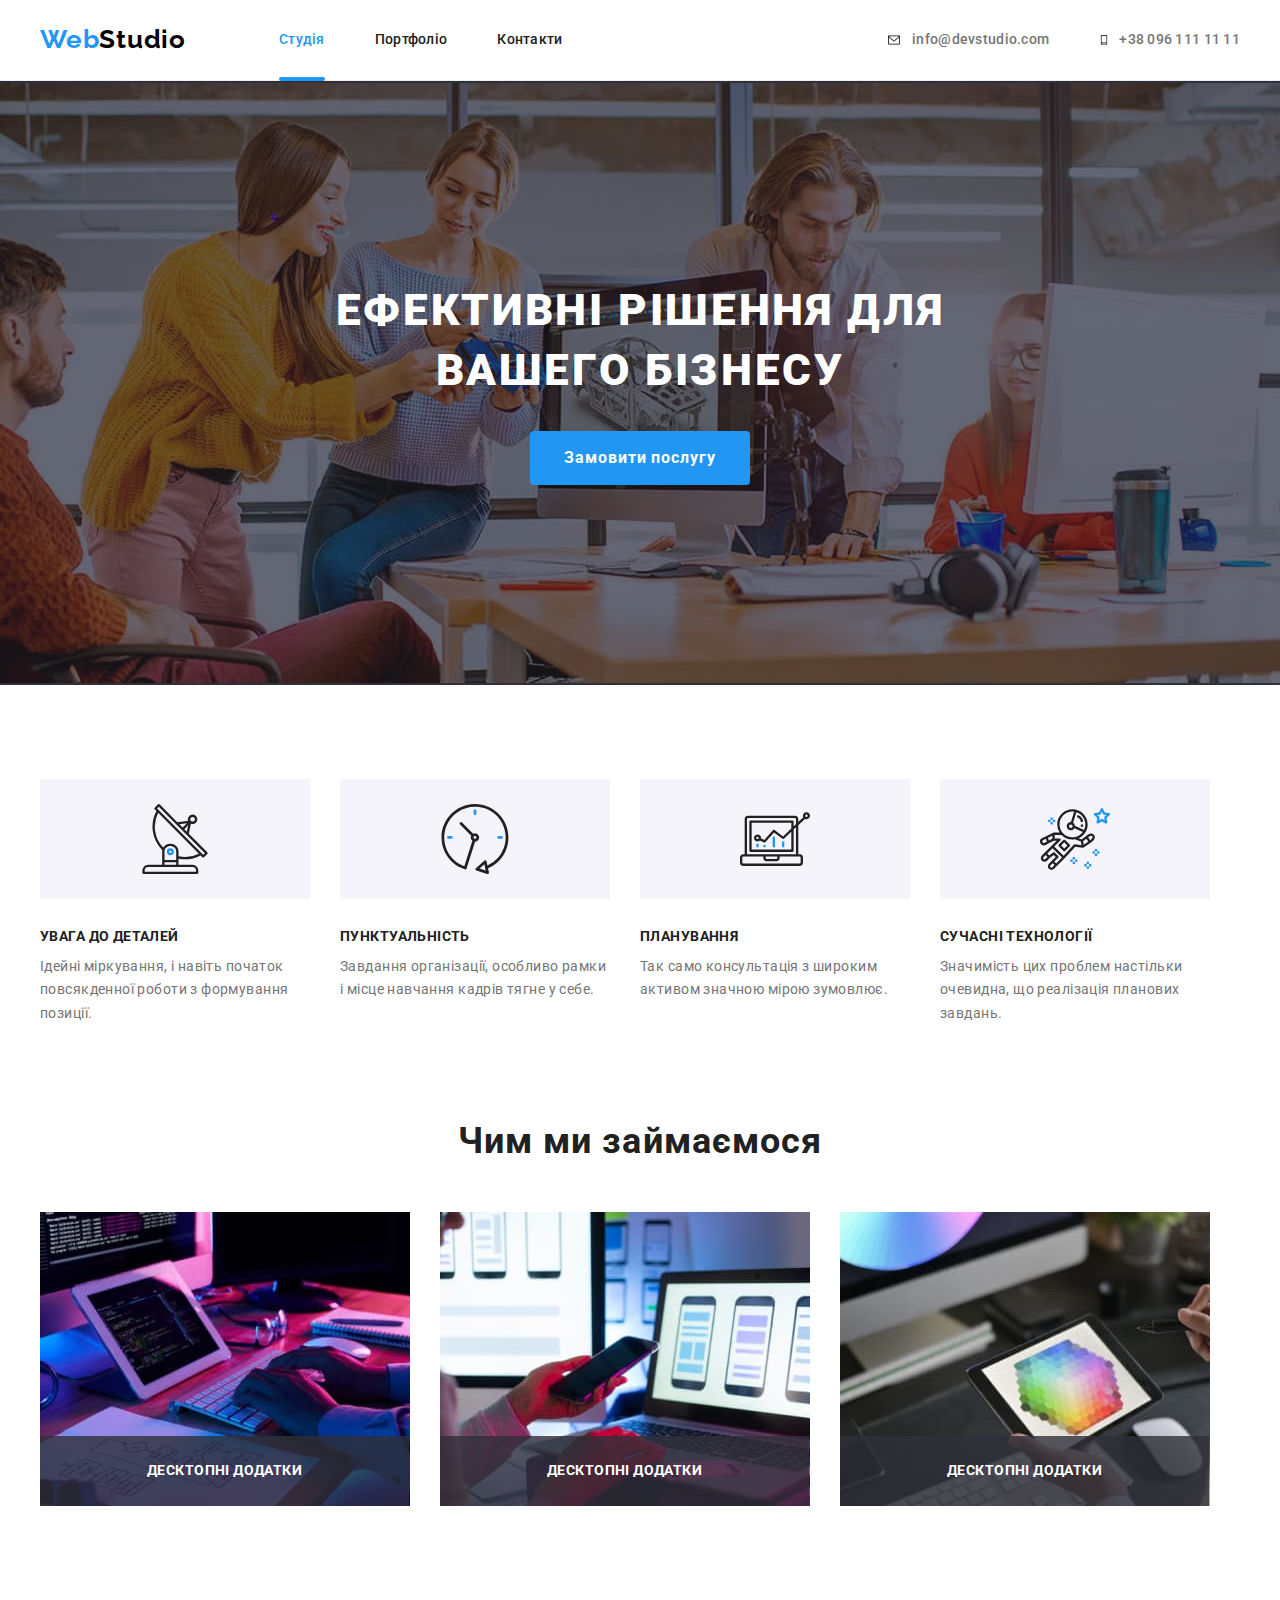
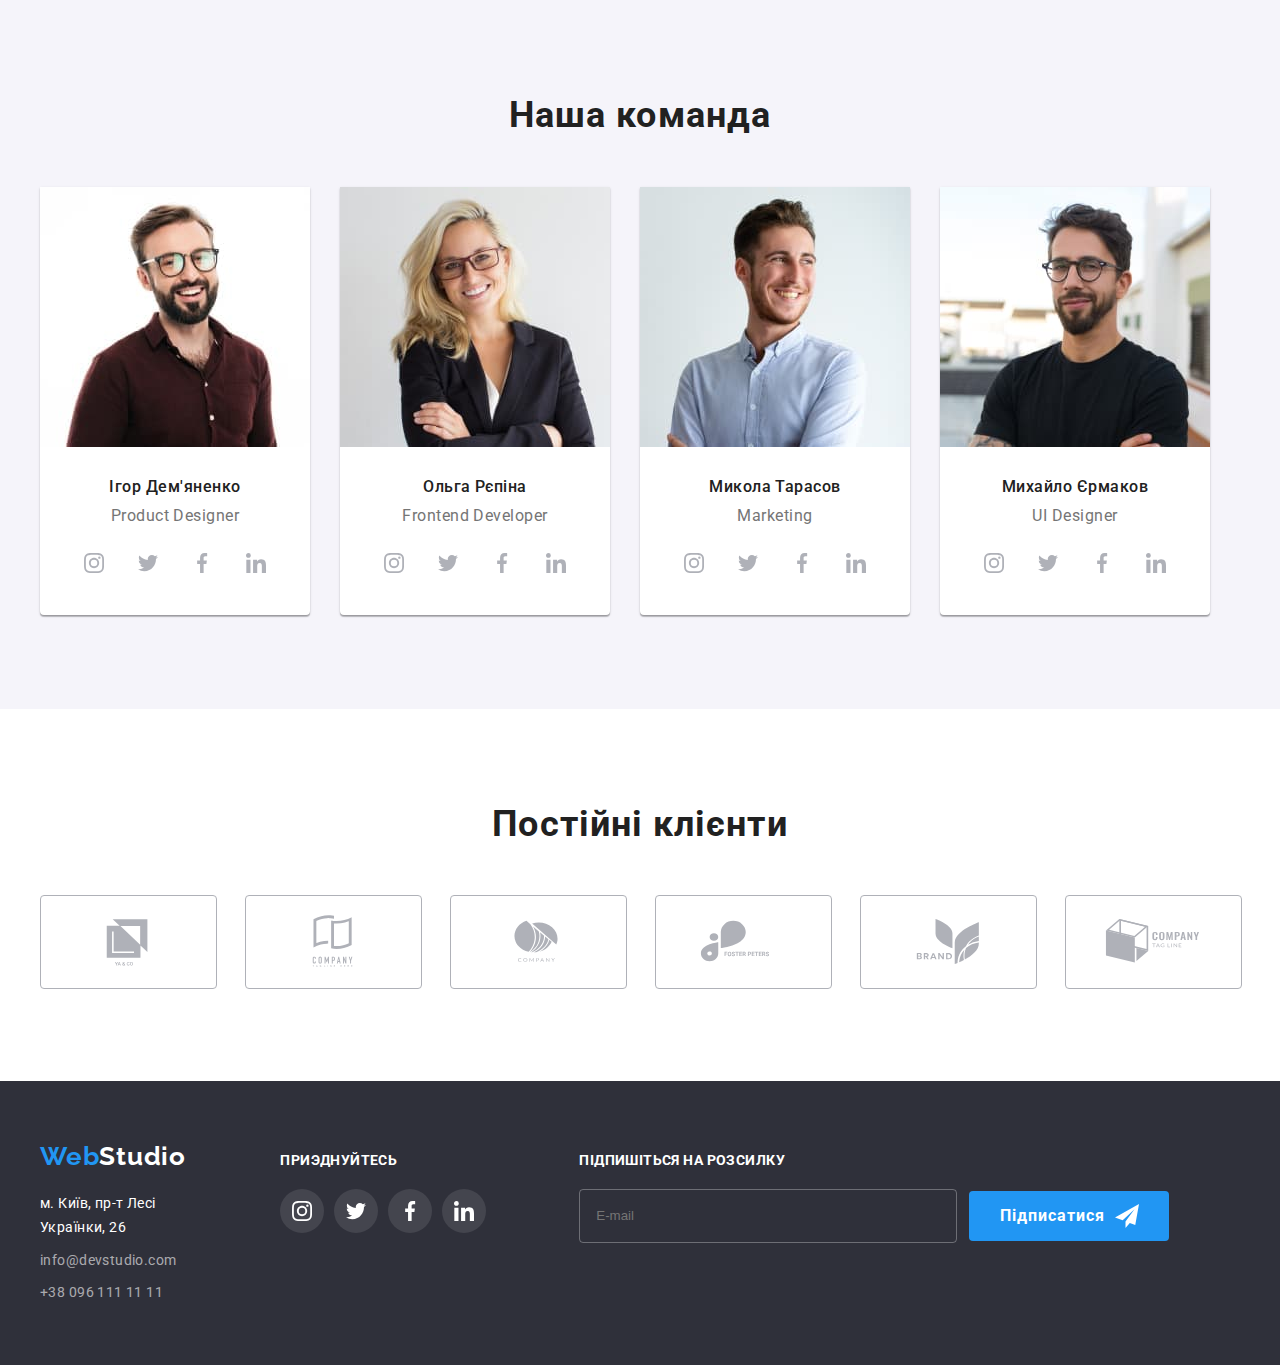
==== index.html @ 5735367e "Начало 7" ====
<!DOCTYPE html>
<html lang="uk">

<head>
  <meta charset="UTF-8" />
  <meta http-equiv="X-UA-Compatible" content="IE=edge" />
  <meta name="viewport" content="width=device-width, initial-scale=1.0" />
  <title>WebStudio</title>
  <link rel="preconnect" href="https://fonts.googleapis.com" />
  <link rel="preconnect" href="https://fonts.gstatic.com" crossorigin />
  <link href="https://fonts.googleapis.com/css2?family=Raleway:wght@700&family=Roboto:wght@400;500;700;900&display=swap"
    rel="stylesheet" />
  <link rel="stylesheet" href="https://cdnjs.cloudflare.com/ajax/libs/animate.css/4.1.1/animate.min.css" />
  <link href="https://unpkg.com/aos@2.3.1/dist/aos.css" rel="stylesheet" />
  <link rel="stylesheet" href="./styles.css" />
</head>

<body>
  <!-- Header -->
  <header class="header">
    <div class="container header-container">
      <nav class="header-navigation">
        <a href="./index.html" class="header-logo link">
          <span class="first-part-hlogo">Web</span><span class="second-part-hlogo">Studio</span></a>
        <ul class="nav-list">
          <li class="item"><a class="nav-link current link" href="./index.html">Студія</a></li>
          <li class="item"><a class="nav-link link" href="./portfolio.html">Портфоліо</a></li>
          <li class="item"><a class="nav-link link" href="#">Контакти</a></li>
        </ul>
      </nav>
      <ul class="contact-soc-list">
        <li class="contact-soc-item">
          <a class="contact-soc-link link" href="mailto:info@devstudio.com"><svg
              class="contact-soc-icon contact-soc-icon-one" width="16" height="12">
              <use href="./img/icons.svg#icon-envelope-hover"></use>
            </svg><span class="contact-soc-text">info@devstudio.com</span></a>
        </li>
        <li class="contact-soc-item">
          <a class="contact-soc-link link" href="tel:+380961111111"><svg class="contact-soc-icon contact-soc-icon-two"
              width="10" height="16">
              <use href="./img/icons.svg#icon-smartphone"></use>
            </svg><span class="contact-soc-text"> +38 096 111 11 11</span></a>
        </li>
      </ul>
    </div>
  </header>
  <!-- Main -->
  <main>
    <!-- Hero -->
    <section class="section hero-section">
      <div class="container hero-container">
        <h1 class="hero-title">Ефективні рішення для вашего бізнесу</h1>
        <button class="button-index" data-modal-open type="button">Замовити послугу</button>
      </div>
    </section>
    <!-- Our advantages -->
    <section class="section section-advant">
      <div class="container container-advant">
        <h2 class="visually-hidden">Наші переваги</h2>
        <ul class="advant-soc-list list">
          <li class="advant-soc-item">
            <a href="" class="advant-soc-link link">
              <svg class="advand-soc-icon" width="70px" height="70">
                <use href="./img/icons.svg#icon-antenna"></use>
              </svg>
            </a>
          </li>
          <li class="advant-soc-item">
            <a href="" class="advant-soc-link link">
              <svg class="advand-soc-icon" width="70px" height="70">
                <use href="./img/icons.svg#icon-clock"></use>
              </svg>
            </a>
          </li>
          <li class="advant-soc-item">
            <a href="" class="advant-soc-link link">
              <svg class="advand-soc-icon" width="70px" height="70">
                <use href="./img/icons.svg#icon-diagram"></use>
              </svg>
            </a>
          </li>
          <li class="advant-soc-item">
            <a href="" class="advant-soc-link link">
              <svg class="advand-soc-icon" width="70px" height="70">
                <use href="./img/icons.svg#icon-astronaut"></use>
              </svg>
            </a>
          </li>
        </ul>
        <ul class="advant-list">
          <li>
            <h3 class="advant-title">Увага до деталей</h3>
            <p class="advant-text">
              Ідейні міркування, і навіть початок повсякденної роботи з формування позиції.
            </p>
          </li>
          <li>
            <h3 class="advant-title">Пунктуальність</h3>
            <p class="advant-text">
              Завдання організації, особливо рамки і місце навчання кадрів тягне у себе.
            </p>
          </li>
          <li>
            <h3 class="advant-title">Планування</h3>
            <p class="advant-text">
              Так само консультація з широким активом значною мірою зумовлює.
            </p>
          </li>
          <li>
            <h3 class="advant-title">Сучасні технології</h3>
            <p class="advant-text">
              Значимість цих проблем настільки очевидна, що реалізація планових завдань.
            </p>
          </li>
        </ul>
      </div>
    </section>
    <!-- What are we doing -->
    <section class="section">
      <div class="container">
        <h2 class="section-title">Чим ми займаємося</h2>
        <ul class="wawd-list">
          <li>
            <div class="wawd-botton-wrap">
              <img src="img/studio/wawd/wawd-1.jpg" width="370" height="294" alt="Людина працює за компьютером" />
              <p class="wawd-bottom-text">Десктопні додатки</p>
            </div>
          </li>
          <li>
            <div class="wawd-botton-wrap">
              <img src="img/studio/wawd/wawd-2.jpg" width="370" height="294" alt="Людина працює за компьютером" />
              <p class="wawd-bottom-text">Десктопні додатки</p>
            </div>
          </li>
          <li>
            <div class="wawd-botton-wrap">
              <img src="img/studio/wawd/wawd-3.jpg" width="370" height="294" alt="Людина працює за планшетом" />
              <p class="wawd-bottom-text">Десктопні додатки</p>
            </div>
          </li>
        </ul>
      </div>
    </section>
    <!-- Our team -->
    <section class="section our-team-section">
      <div class="container">
        <h2 class="section-title">Наша команда</h2>
        <ul class="team-list">
          <li class="team-item">
            <img src="img/studio/our-team/teammate-1.jpg" alt="Фото Ігоря Дем'янченко" width="270" height="260" />
            <h3 class="team-title">Ігор Дем'яненко</h3>
            <p class="team-text" lang="en">Product Designer</p>
            <ul class="team-soc-list list">
              <li class="team-soc-item">
                <a href="" class="team-soc-link link">
                  <svg class="team-soc-icon" width="20" height="20">
                    <use href="./img/icons.svg#icon-instagram"></use>
                  </svg>
                </a>
              </li>
              <li class="team-soc-item">
                <a href="" class="team-soc-link link">
                  <svg class="team-soc-icon" width="20" height="20">
                    <use href="./img/icons.svg#icon-twitter"></use>
                  </svg>
                </a>
              </li>
              <li class="team-soc-item">
                <a href="" class="team-soc-link link">
                  <svg class="team-soc-icon" width="20" height="20">
                    <use href="./img/icons.svg#icon-facebook"></use>
                  </svg>
                </a>
              </li>
              <li class="team-soc-item">
                <a href="" class="team-soc-link link">
                  <svg class="team-soc-icon" width="20" height="20">
                    <use href="./img/icons.svg#icon-linkedin"></use>
                  </svg>
                </a>
              </li>
            </ul>
          </li>
          <li class="team-item">
            <img src="img/studio/our-team/teammate-2.jpg" alt="Фото Ольги Репіної" width="270" height="260" />
            <h3 class="team-title">Ольга Рєпіна</h3>
            <p class="team-text" lang="en">Frontend Developer</p>
            <ul class="team-soc-list list">
              <li class="team-soc-item">
                <a href="" class="team-soc-link link">
                  <svg class="team-soc-icon" width="20" height="20">
                    <use href="./img/icons.svg#icon-instagram"></use>
                  </svg>
                </a>
              </li>
              <li class="team-soc-item">
                <a href="" class="team-soc-link link">
                  <svg class="team-soc-icon" width="20" height="20">
                    <use href="./img/icons.svg#icon-twitter"></use>
                  </svg>
                </a>
              </li>
              <li class="team-soc-item">
                <a href="" class="team-soc-link link">
                  <svg class="team-soc-icon" width="20" height="20">
                    <use href="./img/icons.svg#icon-facebook"></use>
                  </svg>
                </a>
              </li>
              <li class="team-soc-item">
                <a href="" class="team-soc-link link">
                  <svg class="team-soc-icon" width="20" height="20">
                    <use href="./img/icons.svg#icon-linkedin"></use>
                  </svg>
                </a>
              </li>
            </ul>
          </li>
          <li class="team-item">
            <img src="img/studio/our-team/teammate-3.jpg" alt="Фото Миколи Тарасова" width="270" height="260" />
            <h3 class="team-title">Микола Тарасов</h3>
            <p class="team-text" lang="en">Marketing</p>
            <ul class="team-soc-list list">
              <li class="team-soc-item">
                <a href="" class="team-soc-link link">
                  <svg class="team-soc-icon" width="20" height="20">
                    <use href="./img/icons.svg#icon-instagram"></use>
                  </svg>
                </a>
              </li>
              <li class="team-soc-item">
                <a href="" class="team-soc-link link">
                  <svg class="team-soc-icon" width="20" height="20">
                    <use href="/img/icons.svg#icon-twitter"></use>
                  </svg>
                </a>
              </li>
              <li class="team-soc-item">
                <a href="" class="team-soc-link link">
                  <svg class="team-soc-icon" width="20" height="20">
                    <use href="./img/icons.svg#icon-facebook"></use>
                  </svg>
                </a>
              </li>
              <li class="team-soc-item">
                <a href="" class="team-soc-link link">
                  <svg class="team-soc-icon" width="20" height="20">
                    <use href="./img/icons.svg#icon-linkedin"></use>
                  </svg>
                </a>
              </li>
            </ul>
          </li>
          <li class="team-item">
            <img src="img/studio/our-team/teammate-4.jpg" alt="Фото Михайла Єрмакова" width="270" height="260" />
            <h3 class="team-title">Михайло Єрмаков</h3>
            <p class="team-text" lang="en">UI Designer</p>
            <ul class="team-soc-list list">
              <li class="team-soc-item">
                <a href="" class="team-soc-link link">
                  <svg class="team-soc-icon" width="20" height="20">
                    <use href="./img/icons.svg#icon-instagram"></use>
                  </svg>
                </a>
              </li>
              <li class="team-soc-item">
                <a href="" class="team-soc-link link">
                  <svg class="team-soc-icon" width="20" height="20">
                    <use href="./img/icons.svg#icon-twitter"></use>
                  </svg>
                </a>
              </li>
              <li class="team-soc-item">
                <a href="" class="team-soc-link link">
                  <svg class="team-soc-icon" width="20" height="20">
                    <use href="./img/icons.svg#icon-facebook"></use>
                  </svg>
                </a>
              </li>
              <li class="team-soc-item">
                <a href="" class="team-soc-link link">
                  <svg class="team-soc-icon" width="20" height="20">
                    <use href="./img/icons.svg#icon-linkedin"></use>
                  </svg>
                </a>
              </li>
            </ul>
          </li>
        </ul>
      </div>
      <!-- Our-client -->
    </section>
    <section class="section">
      <div class="container">
        <h2 class="section-title">Постійні клієнти</h2>
        <ul class="clients-list list">
          <li class="clients-item">
            <a href="" class="clients-link link"><svg class="clients-icon" width="106" height="60">
                <use href="./img/icons.svg#icon-Logo"></use>
              </svg></a>
          </li>
          <li class="clients-item">
            <a href="" class="clients-link link"><svg class="clients-icon" width="106" height="60">
                <use href="./img/icons.svg#icon-Logo-1"></use>
              </svg></a>
          </li>
          <li class="clients-item">
            <a href="" class="clients-link link"><svg class="clients-icon" width="106" height="60">
                <use href="./img/icons.svg#icon-Logo-2"></use>
              </svg></a>
          </li>
          <li class="clients-item">
            <a href="" class="clients-link link"><svg class="clients-icon" width="106" height="60">
                <use href="./img/icons.svg#icon-Logo-3"></use>
              </svg></a>
          </li>
          <li class="clients-item">
            <a href="" class="clients-link link"><svg class="clients-icon" width="106" height="60">
                <use href="/img/icons.svg#icon-Logo-4"></use>
              </svg></a>
          </li>
          <li class="clients-item">
            <a href="" class="clients-link link"><svg class="clients-icon" width="106" height="60">
                <use href="/img/icons.svg#icon-Logo-5"></use>
              </svg></a>
          </li>
        </ul>
      </div>
    </section>
  </main>
  <!-- Footer -->
  <footer class="footer">
    <div class="container container-footer">
      <div class="container-footer-address">
        <a class="footer-logo link" href="./index.html"><span class="first-part-flogo">Web</span><span
            class="second-part-flogo">Studio</span></a>
        <address class="address">
          <ul class="address-list">
            <li class="address-item">
              <a class="physical-address" href="https://goo.gl/maps/CPtrU1FHBa2aNyZL9" target="_blank"
                rel="noopener noreferrer nofollow">
                м. Київ, пр-т Лесі Українки, 26</a>
            </li>
            <li class="address-item">
              <a class="footer-address link" href="mailto:info@devstudio.com">info@devstudio.com</a>
            </li>
            <li class="address-item">
              <a class="footer-address link" href="tel:+380961111111">+38 096 111 11 11</a>
            </li>
          </ul>
        </address>
      </div>
      <div class="container-footer-soc">
        <p class="footer-soc-title">Приэднуйтесь</p>
        <ul class="footer-soc-list list">
          <li class="footer-soc-item">
            <a href="" class="footer-soc-link link">
              <svg class="footer-soc-icon" width="20px" height="20px">
                <use href="./img/icons.svg#icon-instagram"></use>
              </svg>
            </a>
          </li>
          <li class="footer-soc-item">
            <a href="" class="footer-soc-link link">
              <svg class="footer-soc-icon" width="20px" height="20px">
                <use href="./img/icons.svg#icon-twitter"></use>
              </svg>
            </a>
          </li>
          <li class="footer-soc-item">
            <a href="" class="footer-soc-link link">
              <svg class="footer-soc-icon" width="20px" height="20px">
                <use href="./img/icons.svg#icon-facebook"></use>
              </svg>
            </a>
          </li>
          <li class="footer-soc-item">
            <a href="" class="footer-soc-link link">
              <svg class="footer-soc-icon" width="20px" height="20px">
                <use href="./img/icons.svg#icon-linkedin"></use>
              </svg>
            </a>
          </li>
        </ul>
      </div>
      <div class="footer-window-field">
        <form>
          <div class="email-footer-wrap">
            <label class="label-footer" for="input-footer">Підпишіться на розсилку</label>
            <div class="footer-input-box">
              <input class="input-footer" id="input-footer" type="email" placeholder="E-mail" name="intup-footer">
              <button class="btn-email-footer" type="submit">Підписатися<svg class="send-icon" width="24" height="24">
                <use href="./img/icons.svg#icon-icon-send-1"></use>
              </svg></button>
            </div>
          </div>
        </form>
      </div>
    </div>
  </footer>
  <!-- Modal -->
  <div class="backdrop is-hidden" data-modal>
    <div class="modal-window">
      <button class="modal-close-button" type="button" data-modal-close>
        <svg class="modal-close-icon" width="18" height="18">
          <use href="./img/close-black-icon.svg#icon-close-black"></use>
        </svg>
      </button>
      <p class="modal-title">Залиште свої дані, ми вам передзвонимо</p>
      <form class="modal-form" action="">
        <div class="modal-field">
          <label class="modal-label-text" for="user-name">Ім'я</label>
          <div class="input-wrap">
            <input class="modal-input" id="user-name" type="text" name="user-name" required minlength="2" />
            <svg class="modal-icon" width="18" height="18">
              <use href="./img/icons.svg#icon-person-black-18dp-1-1"></use>
            </svg>
          </div>
        </div>
        <div class="modal-field">
          <label class="modal-label-text" for="user-tell">Телефон</label>
          <div class="input-wrap">
            <input class="modal-input" id="user-tell" type="tell" name="user-tell" required minlength="5" />
            <svg class="modal-icon" width="18" height="18">
              <use href="./img/icons.svg#icon-phone-black-18dp-1-1"></use>
            </svg>
          </div>
        </div>
        <div class="modal-field">
          <label class="modal-label-text" for="user-email">Пошта</label>
          <div class="input-wrap">
            <input class="modal-input" id="user-email" type="email" name="user-email" minlength="5" />
            <svg class="modal-icon" width="18" height="18">
              <use href="./img/icons.svg#icon-email-black-18dp-1-1"></use>
            </svg>
          </div>
        </div>
        <div class="modal-field">
          <label class="modal-label-text" for="user-comment">Коментар</label>
          <div class="input-wrap">
            <textarea class="modal-area" name="user-comment" id="user-comment"
              placeholder="Введить коменатрій"></textarea>
          </div>
        </div>
        <div class="modal-field">
          <input class="check-input visually-hidden" id="privacy" type="checkbox" name="privacy" />
          <label class="check-text" for="privacy">Погоджуюся з розсилкою та приймаю <a class="terms-agreement" href="">Умови договору</a></label>
        </div>
        <div class="btn-flex"><button class="modal-button" type="submit">Відправити</button></в>
      </form>
    </div>
  </div>
  <script src="./js/modal.js"></script>
  <script src="https://unpkg.com/aos@2.3.1/dist/aos.js"></script>
  <script>
    AOS.init();
  </script>
</body>

</html>
---- styles.css ----
/* Rules */
/* animate__animated
 animate__bounce */
:root {
  --color-text-first: #212121;
  --color-text-second: #757575;
  --color-text-action: #2196f3;
  --color-text-third: rgba(255, 255, 255, 0.6);
  --background-color-first: #ffffff;
  --background-color-second: #2f303a;
  --background-color-third: #f5f4fa;
  --color-just-black: #000000;
  --svg-color-noactive: #afb1b8;
}
body {
  color: var(--color-text-first);
  background-color: var(--background-color-first);
  font-family: Roboto, sans-serif;
  font-size: 14px;
  margin: 0;
}
p,
h1,
h2,
h3,
h4,
h5,
h6 {
  margin: 0;
}
ul,
ol {
  list-style: none;
  margin: 0;
  padding-left: 0;
}
.link {
  text-decoration: none;
  display: inline-block;
}
img {
  display: block;
}
.link:hover,
.link:focus {
  color: var(--color-text-action);
}
.visually-hidden {
  position: absolute;
  white-space: nowrap;
  width: 1px;
  height: 1px;
  overflow: hidden;
  border: 0;
  padding: 0;
  clip: rect(0 0 0 0);
  clip-path: inset(50%);
  margin: -1px;
}
.container {
  width: 1200px;
  padding-right: 15px;
  padding-left: 15px;
  margin-left: auto;
  margin-right: auto;
}
.section {
  padding-top: 94px;
  padding-bottom: 94px;
}
/* Header */
.header {
  border-bottom: 1px solid #ececec;
}

.header-container {
  display: flex;
}
.header-logo {
  padding-top: 24px;
  padding-bottom: 25px;
  margin-right: 93px;
  font-family: Raleway, cursive;
  font-weight: 700;
  font-size: 26px;
  line-height: 1.19;
  letter-spacing: 0.03em;
}
.first-part-hlogo {
  color: var(--color-text-action);
}
.second-part-hlogo {
  color: var(--color-just-black);
}
.header-navigation {
  display: flex;
  margin-right: auto;
}

.nav-list {
  display: flex;
  gap: 50px;
}

.nav-link.current::after {
  content: '';
  position: absolute;
  left: 0;
  bottom: -1px;
  width: 100%;
  height: 4px;
  border-radius: 2px;
  background-color: var(--color-text-action);
}
.nav-link.current {
  color: var(--color-text-action);
}

.contact-soc-list {
  display: flex;
  gap: 50px;
}

.nav-link {
  position: relative;
  display: flex;
  color: var(--color-text-first);
  font-weight: 500;
  line-height: 1.14;
  letter-spacing: 0.02em;
  padding-top: 32px;
  padding-bottom: 32px;
  transition: color 250ms cubic-bezier(0.4, 0, 0.2, 1);
}
.contact-soc-item {
  display: flex;
  align-items: center;
  justify-content: center;
}
.contact-soc-link {
  display: flex;
  align-items: center;
  justify-content: center;
  color: var(--color-text-second);
  font-weight: 500;
  line-height: 1.14;
  letter-spacing: 0.02em;
  padding-top: 32px;
  padding-bottom: 32px;
  transition: color 250ms cubic-bezier(0.4, 0, 0.2, 1);
}
.contact-soc-link .contact-soc-icon {
  transition: fill 250ms cubic-bezier(0.4, 0, 0.2, 1);
}
.contact-soc-link:hover .contact-soc-icon,
.contact-soc-link:focus .contact-soc-icon {
  fill: var(--color-text-action);
}

.contact-soc-text {
  margin-left: 10px;
}

.contact-soc-icon-one {
  width: 16px;
  height: 12px;
}

.contact-soc-icon-two {
  width: 10px;
  height: 16px;
}

/* Hero */
.hero-section {
  background-color: var(--background-color-second);
  padding-top: 200px;
  padding-bottom: 200px;
  text-align: center;
  background-image: linear-gradient(rgba(47, 48, 58, 0.4), rgba(47, 48, 58, 0.4)),
    url(./img/studio/hero-banner.jpg);
  background-repeat: no-repeat;
  background-position: center;
}
.hero-title {
  color: var(--background-color-first);
  font-weight: 900;
  font-size: 44px;
  line-height: 1.36;
  letter-spacing: 0.06em;
  text-transform: uppercase;
  margin-bottom: 30px;
  width: 696px;
  margin-right: auto;
  margin-left: auto;
}
.button-index {
  color: var(--background-color-first);
  background-color: var(--color-text-action);
  font-family: inherit;
  cursor: pointer;
  font-weight: 700;
  font-size: 16px;
  line-height: 1.87;
  letter-spacing: 0.06em;
  border-radius: 4px;
  padding: 10px 32px;
  display: inline-block;
  min-width: 216px;
  border-color: transparent;
  transition: color 250ms cubic-bezier(0.4, 0, 0.2, 1),
    background-color 250ms cubic-bezier(0.4, 0, 0.2, 1),
    box-shadow 250ms cubic-bezier(0.4, 0, 0.2, 1);
}
.button-index:hover,
.button-index:focus {
  color: var(--color-text-first);
  background-color: var(--background-color-third);
  box-shadow: 0px 4px 4px rgba(0, 0, 0, 0.15);
}

/* Our advantages */
.advant-soc-list {
  display: flex;
  gap: 30px;
}
.advant-soc-item {
  width: calc((100% - 120px) / 4);
  height: 120px;
  background-color: var(--background-color-third);
}
.advant-soc-link {
  width: 100%;
  height: 100%;
  display: flex;
  align-items: center;
  justify-content: center;
}
.section-advant {
  padding-bottom: 0;
}
.advant-list {
  display: flex;
  gap: 30px;
}
.advant-title {
  font-size: 14px;
  line-height: 1.14;
  text-transform: uppercase;
  letter-spacing: 0.03em;
  margin-bottom: 10px;
  margin-top: 30px;
}
.advant-text {
  max-width: 270px;
  color: var(--color-text-second);
  line-height: 1.71;
  letter-spacing: 0.03em;
}
/* Section-titles */
.section-title {
  font-size: 36px;
  line-height: 1.17;
  text-align: center;
  letter-spacing: 0.03em;
  margin-bottom: 50px;
}
/* What-we-are-doing */
.wawd-list {
  display: flex;
  gap: 30px;
}

/* Our team */
.team-list {
  display: flex;
  gap: 30px;
}
.team-item {
  background-color: var(--background-color-first);
  box-shadow: 0px 1px 3px rgba(0, 0, 0, 0.12), 0px 1px 1px rgba(0, 0, 0, 0.14),
    0px 2px 1px rgba(0, 0, 0, 0.2);
  border-radius: 0px 0px 4px 4px;
}
.our-team-section {
  background-color: var(--background-color-third);
}
.team-title {
  display: flex;
  justify-content: center;
  font-weight: 500;
  font-size: 16px;
  line-height: 1.19;
  letter-spacing: 0.03em;
  margin-top: 30px;
  margin-bottom: 10px;
}
.team-text {
  display: flex;
  justify-content: center;
  color: var(--color-text-second);
  font-size: 16px;
  line-height: 1.19;
  letter-spacing: 0.03em;
  min-width: 130px;
  margin-bottom: 16px;
}
.team-soc-list {
  display: flex;
  align-items: center;
  justify-content: center;
  gap: 10px;
  padding-bottom: 30px;
}
.team-soc-item {
  width: 44px;
  height: 44px;
  display: flex;
  align-items: center;
  justify-content: center;
}

.team-soc-link {
  display: flex;
  align-items: center;
  justify-content: center;
  transition: background-color 250ms cubic-bezier(0.4, 0, 0.2, 1);
}

.team-soc-link:hover,
.team-soc-link:focus {
  width: 100%;
  height: 100%;
  border-radius: 50%;
  background-color: var(--color-text-action);
}

.team-soc-icon {
  fill: var(--svg-color-noactive);
}
.team-soc-link .team-soc-icon {
  transition: fill 250ms cubic-bezier(0.4, 0, 0.2, 1);
}

.team-soc-link:hover .team-soc-icon,
.team-soc-link:focus .team-soc-icon {
  fill: var(--background-color-first);
}

/* Our-clients */
.clients-list {
  display: flex;
  gap: 30px;
}

.clients-item {
  width: calc((100% - 150px) / 6);
  height: 92px;
}

.clients-link {
  width: 100%;
  height: 100%;
  border: 1px solid #afb1b8;
  border-radius: 4px;
  display: flex;
  align-items: center;
  justify-content: center;
  transition: border 250ms cubic-bezier(0.4, 0, 0.2, 1);
}

.clients-icon {
  fill: var(--svg-color-noactive);
}

.clients-link:hover,
.clients-link:focus {
  border: 1px solid var(--color-text-action);
  border-radius: 4px;
}
.clients-link .clients-icon {
  transition: fill 250ms cubic-bezier(0.4, 0, 0.2, 1);
}
.clients-link:hover .clients-icon,
.clients-link:focus .clients-icon {
  fill: var(--color-text-action);
}

/* Footer */
.footer {
  background-color: var(--background-color-second);
  padding-top: 60px;
  padding-bottom: 60px;
}
.footer-logo {
  font-family: Raleway, cursive;
  font-weight: 700;
  font-size: 26px;
  line-height: 1.19;
  letter-spacing: 0.03em;
  margin-bottom: 20px;
}
address {
  font-style: normal;
}
.first-part-flogo {
  color: var(--color-text-action);
}
.second-part-flogo {
  color: var(--background-color-first);
}
.physical-address {
  color: var(--background-color-first);
  font-style: normal;
  line-height: 1.71;
  text-decoration: none;
  letter-spacing: 0.03em;
}
.footer-address {
  color: var(--color-text-third);
  line-height: 1.71;
  letter-spacing: 0.03em;
}
.container-footer {
  display: flex;
}

.address-item:not(:last-child) {
  margin-bottom: 9px;
}

.container-footer-soc {
  margin-left: 70px;
  padding-top: 12px;
}
.footer-soc-title {
  text-transform: uppercase;
  color: var(--background-color-first);
  font-weight: 700;
  font-size: 14px;
  line-height: 1.14;
  letter-spacing: 0.03em;
  margin-bottom: 20px;
}
.footer-soc-list {
  display: flex;
  gap: 10px;
}
.footer-soc-item {
  width: 44px;
  height: 44px;
}
.footer-soc-link {
  width: 100%;
  height: 100%;
  border-radius: 50%;
  background-color: rgba(255, 255, 255, 0.1);
  display: flex;
  align-items: center;
  justify-content: center;
  transition: background-color 250ms cubic-bezier(0.4, 0, 0.2, 1);
}
.footer-soc-link:hover,
.footer-soc-link:focus {
  background-color: var(--color-text-action);
}
.footer-soc-icon {
  fill: #ffffff;
}

.footer-window-field {
  justify-content: center;
  align-items: center;
  margin-left: 93px;
  padding-top: 12px;
}
.email-footer-wrap {
  display: flex;
  flex-wrap: wrap;
}
.email-footer-wrap label {
  display: block;
  width: 100%;
}
.footer-input-box {
  display: flex;
  justify-content: space-between;
  align-items: center;
}
.label-footer {
  color: var(--background-color-first);
  font-family: 'Roboto';
font-weight: 700;
font-size: 14px;
line-height: 1.14;
letter-spacing: 0.03em;
text-transform: uppercase;
padding-bottom: 20px;
}
.input-footer {
  width: 358px;
  height: 50px;
  background-color: transparent;
border: 1px solid rgba(255, 255, 255, 0.3);
  border-radius: 4px;
  padding-left: 16px;
  outline: transparent;
}
.input-footer:focus {
  border-color: var(--color-text-action);
}
.btn-email-footer {
  width: 200px;
  height: 50px;
  border-radius: 4px;
  border-color: transparent;
  background-color: var(--color-text-action);
  justify-content: center;
  align-items: center;
  margin-left: 12px;
  color: var(--background-color-first);
  font-family: 'Roboto';
font-weight: 700;
font-size: 16px;
line-height: 1.87;
letter-spacing: 0.06em;
display: flex;
padding: 10px 28px;
  transition: color 250ms cubic-bezier(0.4, 0, 0.2, 1),
    background-color 250ms cubic-bezier(0.4, 0, 0.2, 1),
    box-shadow 250ms cubic-bezier(0.4, 0, 0.2, 1);
}
.btn-email-footer:hover,
.btn-email-footer:focus {
  color: var(--color-text-first);
  background-color: var(--background-color-third);
  box-shadow: 0px 4px 4px rgba(0, 0, 0, 0.15);
}
.send-icon {
  justify-content: center;
  align-content: center;
  margin-left: 10px;
    transition: fill 250ms cubic-bezier(0.4, 0, 0.2, 1),
    background-color 250ms cubic-bezier(0.4, 0, 0.2, 1),
    box-shadow 250ms cubic-bezier(0.4, 0, 0.2, 1);
}
.btn-email-footer:hover .send-icon,
.btn-email-footer:focus .send-icon {
  fill: var(--color-just-black);
}
/* backdrop */
.backdrop {
  position: fixed;
  top: 0;
  width: 100%;
  height: 100%;
  background-color: #00000033;
  transition: opacity 250ms linear, visibility 250ms linear;
}

.modal-window {
  width: 528px;
  max-height: 581px;
  background-color: var(--background-color-first);
  border-radius: 4px;
  position: absolute;
  top: 50%;
  right: 50%;
  transform: translate(50%, -50%) scaleX(1);
  transition: transform 250ms linear;
  padding: 40px;
}
.backdrop.is-hidden .modal-window {
  transform: translate(50%, -50%) scaleX(0);
}

.modal-title {
  font-family: 'Roboto';
  font-weight: 700;
  font-size: 20px;
  line-height: 1.15;
  text-align: center;
  letter-spacing: 0.03em;
  margin-bottom: 12px;
}
.modal-field {
  margin-bottom: 10px;
}
.input-wrap {
  position: relative;
}
.modal-input {
  min-width: 448px;
  height: 40px;
  border: 1px solid rgba(33, 33, 33, 0.2);
  border-radius: 4px;
  outline: transparent;
  padding-left: 30px;
}
.modal-input:focus {
  border-color: var(--color-text-action);
}
.modal-input:focus + .modal-icon {
  fill: var(--color-text-action);
}
.modal-icon {
  position: absolute;
  left: 8px;
  top: 50%;
  transform: translateY(-50%);
}
.modal-input:focus:valid {
  background-color: rgba(50, 180, 50, 0.255);
}
.modal-input:focus:invalid {
  background-color: rgba(130, 62, 62, 0.255);
}

.modal-label {
  font-family: 'Roboto';
  font-weight: 400;
  font-size: 12px;
  line-height: 1.16;
  letter-spacing: 0.01em;
  color: var(--color-text-second);
}
.modal-label-text {
  display: block;
  margin-bottom: 4px;
  font-family: 'Roboto';
  font-weight: 400;
  font-size: 12px;
  line-height: 1.16;
  letter-spacing: 0.01em;
  color: var(--color-text-second);
}

.modal-area {
  min-width: 448px;
  height: 120px;
  border: 1px solid rgba(33, 33, 33, 0.2);
  border-radius: 4px;
  padding: 12px 16px;
  resize: none;
}
.check-text {
  display: flex;
  font-family: 'Roboto';
font-style: normal;
font-weight: 400;
font-size: 14px;
line-height: 1.71;
letter-spacing: 0.03em;
}
.check-text .terms-agreement {
  color: var(--color-text-action);
  text-decoration: underline;
}
.check-input:checked + .check-text::before {
  background-color: var(--color-text-action);
  border: none;
  background-image: url(./img/check-icon.svg);
  background-repeat: no-repeat;
  background-position: center;
}

.check-input:focus + .check-text::before {
  border-color: var(--color-text-action);
}
.check-text::before {
  content: '';
  width: 16px;
  height: 15px;
  border: 2px solid var(--color-text-first);
  border-radius: 3px;
  display: block;
  margin-right: 8px;
}
.btn-flex {
  display: flex;
  justify-content: center;
  align-items: center;
}
.modal-button {
  width: 200px;
  height: 50px;
  border-radius: 4px;
  background-color: #188ce8;
  border-color: transparent;
  display: inline-block;
  margin-top: 30px;
  font-family: 'Roboto';
  font-weight: 700;
  font-size: 16px;
  line-height: 1.87;
  letter-spacing: 0.06em;
  color: var(--background-color-first);
  transition: color 250ms cubic-bezier(0.4, 0, 0.2, 1),
    background-color 250ms cubic-bezier(0.4, 0, 0.2, 1),
    box-shadow 250ms cubic-bezier(0.4, 0, 0.2, 1);
}

.modal-button:hover,
.modal-button:focus {
  color: var(--color-text-first);
  background-color: var(--background-color-third);
  box-shadow: 0px 4px 4px rgba(0, 0, 0, 0.15);
}

.modal-close-button {
  position: absolute;
  top: 10px;
  right: 10px;
  display: flex;
  align-items: center;
  justify-content: center;
  width: 30px;
  height: 30px;
  border-radius: 50%;
  border: 1px solid rgba(0, 0, 0, 0.1);
  background-color: transparent;
}

.modal-close-icon {
  display: flex;
  align-items: center;
  justify-content: center;
}
.is-hidden {
  visibility: hidden;
  opacity: 0;
  pointer-events: none;
}
/* Portfolio */
.gallery-button-list {
  display: flex;
  gap: 8px;
  margin: auto;
  padding-bottom: 50px;
  justify-content: center;
}

.button-portf {
  color: var(--color-text-first);
  background-color: var(--background-color-third);
  font-family: inherit;
  cursor: pointer;
  font-weight: 500;
  font-size: 16px;
  line-height: 1.62;
  letter-spacing: 0.03em;
  display: inline-block;
  min-width: 126px;
  border: initial;
  border-radius: 4px;
  padding: 6px 25px;
  transition: color 250ms cubic-bezier(0.4, 0, 0.2, 1),
    background-color 250ms cubic-bezier(0.4, 0, 0.2, 1),
    box-shadow 250ms cubic-bezier(0.4, 0, 0.2, 1);
}
.button-portf:hover,
.button-portf:focus {
  color: var(--background-color-first);
  background-color: var(--color-text-action);
  box-shadow: 0px 3px 1px rgba(0, 0, 0, 0.1), 0px 1px 2px rgba(0, 0, 0, 0.08),
    0px 2px 2px rgba(0, 0, 0, 0.12);
}

.gallary-list {
  display: flex;
  flex-wrap: wrap;
  gap: 30px;
}

.gallary-list-link {
  transition: box-shadow 250ms cubic-bezier(0.4, 0, 0.2, 1);
}

.gallary-list-link:hover,
.gallary-list-link:focus {
  box-shadow: 0px 1px 1px rgba(0, 0, 0, 0.12), 0px 4px 4px rgba(0, 0, 0, 0.06),
    1px 4px 6px rgba(0, 0, 0, 0.16);
}
.gallary-list-link:hover .gallary-top-text,
.gallary-list-link:focus .gallary-top-text {
  transform: translateY(0);
}
.gallery-top-wrap {
  position: relative;
  overflow: hidden;
}
.gallary-top-text {
  position: absolute;
  top: 1px;
  color: var(--background-color-first);
  background: rgba(33, 150, 243, 0.9);
  padding: 63px 24px;
  font-family: 'Roboto';
  font-weight: 400;
  font-size: 18px;
  line-height: 1.55;
  letter-spacing: 0.03em;
  transform: translateY(100%);
  transition: transform 250ms cubic-bezier(0.4, 0, 0.2, 1);
}

.wawd-botton-wrap {
  position: relative;
}
.wawd-bottom-text {
  color: var(--background-color-first);
  background-color: rgba(47, 48, 58, 0.8);
  font-family: 'Roboto';
  font-weight: 700;
  font-size: 14px;
  line-height: 1.14;
  text-align: center;
  letter-spacing: 0.03em;
  text-transform: uppercase;
  position: absolute;
  bottom: 0;
  padding: 27px 107px;
}
.gallery-title {
  color: var(--color-text-first);
  font-size: 18px;
  line-height: 2;
  letter-spacing: 0.06em;
  margin-bottom: 4px;
}
.gallery-text {
  color: var(--color-text-second);
  font-size: 16px;
  line-height: 1.87;
  letter-spacing: 0.03em;
}

.container-gallary {
  border-left: 1px solid #eeeeee;
  border-bottom: 1px solid #eeeeee;
  border-right: 1px solid #eeeeee;
  padding: 20px 24px;
}
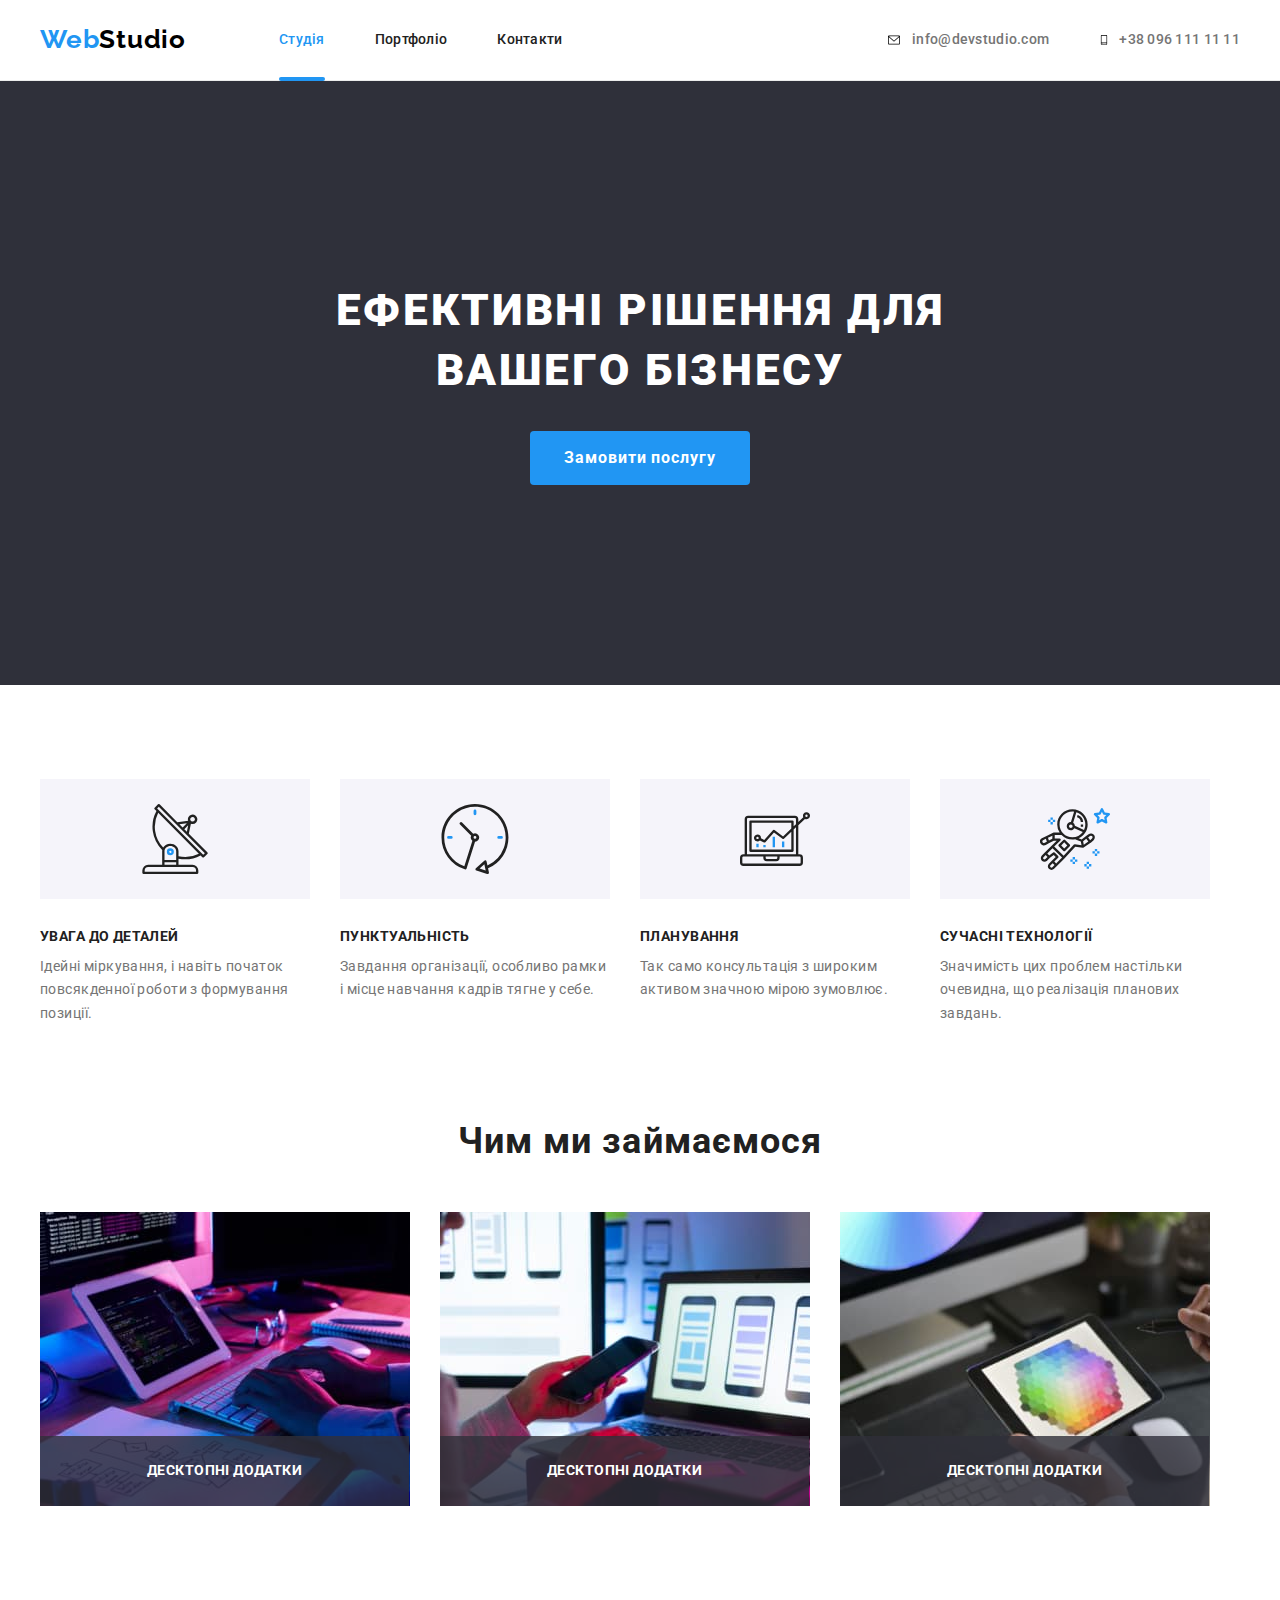
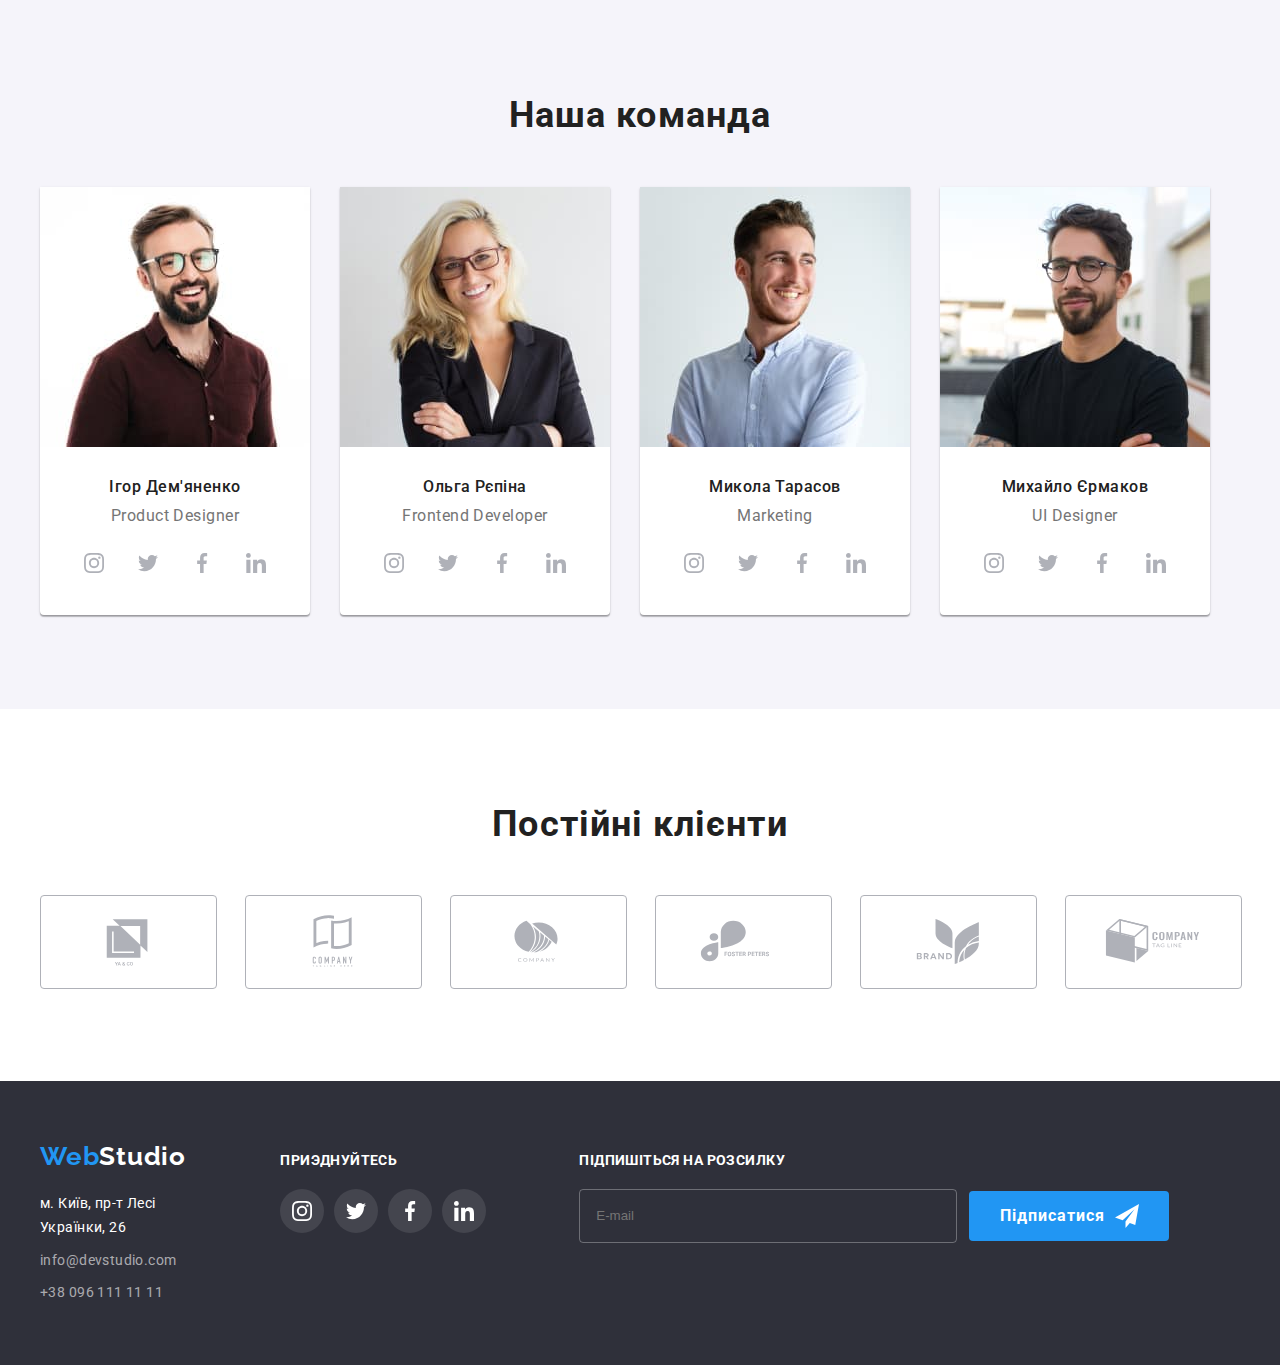
==== commit 12ac8aa5: "Scss" ====
--- a/index.html
+++ b/index.html
@@ -1,6 +1,5 @@
 <!DOCTYPE html>
 <html lang="uk">
-
 <head>
   <meta charset="UTF-8" />
   <meta http-equiv="X-UA-Compatible" content="IE=edge" />
@@ -12,9 +11,10 @@
     rel="stylesheet" />
   <link rel="stylesheet" href="https://cdnjs.cloudflare.com/ajax/libs/animate.css/4.1.1/animate.min.css" />
   <link href="https://unpkg.com/aos@2.3.1/dist/aos.css" rel="stylesheet" />
-  <link rel="stylesheet" href="./styles.css" />
+  <link rel="stylesheet" href="./css/styles.css" />
+  <link rel="stylesheet" href="./css/main.min.css" />
+
 </head>
-
 <body>
   <!-- Header -->
   <header class="header">
--- a/css/main.min.css
+++ b/css/main.min.css
@@ -0,0 +1 @@
+.container{width:1200px;padding-right:15px;padding-left:15px;margin-left:auto;margin-right:auto}.section{padding-top:94px;padding-bottom:94px}.visually-hidden{position:absolute;white-space:nowrap;width:1px;height:1px;overflow:hidden;border:0;padding:0;clip:rect(0 0 0 0);-webkit-clip-path:inset(50%);clip-path:inset(50%);margin:-1px}.link:hover,.link:focus{color:var(--color-text-action)}:root{--color-text-first: #212121;--color-text-second: #757575;--color-text-action: #2196f3;--color-text-third: rgba(255, 255, 255, 0.6);--background-color-first: #ffffff;--background-color-second: #2f303a;--background-color-third: #f5f4fa;--color-just-black: #000000;--svg-color-noactive: #afb1b8}body{color:var(--color-text-first);background-color:var(--background-color-first);font-family:Roboto,sans-serif;font-size:14px;margin:0}p,h1,h2,h3,h4,h5,h6{margin:0}ul,ol{list-style:none;margin:0;padding-left:0}.link{text-decoration:none;display:inline-block}img{display:block}.header{border-bottom:1px solid #ececec}.header-container{display:flex}.header-logo{padding-top:24px;padding-bottom:25px;margin-right:93px;font-family:Raleway,cursive;font-weight:700;font-size:26px;line-height:1.19;letter-spacing:.03em}.first-part-hlogo{color:var(--color-text-action)}.second-part-hlogo{color:var(--color-just-black)}.header-navigation{display:flex;margin-right:auto}.nav-list{display:flex;gap:50px}.nav-link.current::after{content:"";position:absolute;left:0;bottom:-1px;width:100%;height:4px;border-radius:2px;background-color:var(--color-text-action)}.nav-link.current{color:var(--color-text-action)}.contact-soc-list{display:flex;gap:50px}.nav-link{position:relative;display:flex;color:var(--color-text-first);font-weight:500;line-height:1.14;letter-spacing:.02em;padding-top:32px;padding-bottom:32px;transition:color 250ms cubic-bezier(0.4, 0, 0.2, 1)}.contact-soc-item{display:flex;align-items:center;justify-content:center}.contact-soc-link{display:flex;align-items:center;justify-content:center;color:var(--color-text-second);font-weight:500;line-height:1.14;letter-spacing:.02em;padding-top:32px;padding-bottom:32px;transition:color 250ms cubic-bezier(0.4, 0, 0.2, 1)}.contact-soc-link .contact-soc-icon{transition:fill 250ms cubic-bezier(0.4, 0, 0.2, 1)}.contact-soc-link:hover .contact-soc-icon,.contact-soc-link:focus .contact-soc-icon{fill:var(--color-text-action)}.contact-soc-text{margin-left:10px}.contact-soc-icon-one{width:16px;height:12px}.contact-soc-icon-two{width:10px;height:16px}.hero-section{background-color:var(--background-color-second);padding-top:200px;padding-bottom:200px;text-align:center;background-image:linear-gradient(rgba(47, 48, 58, 0.4), rgba(47, 48, 58, 0.4)),url(./img/studio/hero-banner.jpg);background-repeat:no-repeat;background-position:center}.hero-title{color:var(--background-color-first);font-weight:900;font-size:44px;line-height:1.36;letter-spacing:.06em;text-transform:uppercase;margin-bottom:30px;width:696px;margin-right:auto;margin-left:auto}.button-index{color:var(--background-color-first);background-color:var(--color-text-action);font-family:inherit;cursor:pointer;font-weight:700;font-size:16px;line-height:1.87;letter-spacing:.06em;border-radius:4px;padding:10px 32px;display:inline-block;min-width:216px;border-color:rgba(0,0,0,0);transition:color 250ms cubic-bezier(0.4, 0, 0.2, 1),background-color 250ms cubic-bezier(0.4, 0, 0.2, 1),box-shadow 250ms cubic-bezier(0.4, 0, 0.2, 1)}.button-index:hover,.button-index:focus{color:var(--color-text-first);background-color:var(--background-color-third);box-shadow:0px 4px 4px rgba(0,0,0,.15)}.advant-soc-list{display:flex;gap:30px}.advant-soc-item{width:calc((100% - 120px)/4);height:120px;background-color:var(--background-color-third)}.advant-soc-link{width:100%;height:100%;display:flex;align-items:center;justify-content:center}.section-advant{padding-bottom:0}.advant-list{display:flex;gap:30px}.advant-title{font-size:14px;line-height:1.14;text-transform:uppercase;letter-spacing:.03em;margin-bottom:10px;margin-top:30px}.advant-text{max-width:270px;color:var(--color-text-second);line-height:1.71;letter-spacing:.03em}.section-title{font-size:36px;line-height:1.17;text-align:center;letter-spacing:.03em;margin-bottom:50px}.wawd-list{display:flex;gap:30px}.wawd-botton-wrap{position:relative}.wawd-bottom-text{color:var(--background-color-first);background-color:rgba(47,48,58,.8);font-family:"Roboto";font-weight:700;font-size:14px;line-height:1.14;text-align:center;letter-spacing:.03em;text-transform:uppercase;position:absolute;bottom:0;padding:27px 107px}.team-list{display:flex;gap:30px}.team-item{background-color:var(--background-color-first);box-shadow:0px 1px 3px rgba(0,0,0,.12),0px 1px 1px rgba(0,0,0,.14),0px 2px 1px rgba(0,0,0,.2);border-radius:0px 0px 4px 4px}.our-team-section{background-color:var(--background-color-third)}.team-title{display:flex;justify-content:center;font-weight:500;font-size:16px;line-height:1.19;letter-spacing:.03em;margin-top:30px;margin-bottom:10px}.team-text{display:flex;justify-content:center;color:var(--color-text-second);font-size:16px;line-height:1.19;letter-spacing:.03em;min-width:130px;margin-bottom:16px}.team-soc-list{display:flex;align-items:center;justify-content:center;gap:10px;padding-bottom:30px}.team-soc-item{width:44px;height:44px;display:flex;align-items:center;justify-content:center}.team-soc-link{display:flex;align-items:center;justify-content:center;transition:background-color 250ms cubic-bezier(0.4, 0, 0.2, 1)}.team-soc-link:hover,.team-soc-link:focus{width:100%;height:100%;border-radius:50%;background-color:var(--color-text-action)}.team-soc-icon{fill:var(--svg-color-noactive)}.team-soc-link .team-soc-icon{transition:fill 250ms cubic-bezier(0.4, 0, 0.2, 1)}.team-soc-link:hover .team-soc-icon,.team-soc-link:focus .team-soc-icon{fill:var(--background-color-first)}.clients-list{display:flex;gap:30px}.clients-item{width:calc((100% - 150px)/6);height:92px}.clients-link{width:100%;height:100%;border:1px solid #afb1b8;border-radius:4px;display:flex;align-items:center;justify-content:center;transition:border 250ms cubic-bezier(0.4, 0, 0.2, 1)}.clients-icon{fill:var(--svg-color-noactive)}.clients-link:hover,.clients-link:focus{border:1px solid var(--color-text-action);border-radius:4px}.clients-link .clients-icon{transition:fill 250ms cubic-bezier(0.4, 0, 0.2, 1)}.clients-link:hover .clients-icon,.clients-link:focus .clients-icon{fill:var(--color-text-action)}.footer{background-color:var(--background-color-second);padding-top:60px;padding-bottom:60px}.footer-logo{font-family:Raleway,cursive;font-weight:700;font-size:26px;line-height:1.19;letter-spacing:.03em;margin-bottom:20px}address{font-style:normal}.first-part-flogo{color:var(--color-text-action)}.second-part-flogo{color:var(--background-color-first)}.physical-address{color:var(--background-color-first);font-style:normal;line-height:1.71;text-decoration:none;letter-spacing:.03em}.footer-address{color:var(--color-text-third);line-height:1.71;letter-spacing:.03em}.container-footer{display:flex}.address-item:not(:last-child){margin-bottom:9px}.container-footer-soc{margin-left:70px;padding-top:12px}.footer-soc-title{text-transform:uppercase;color:var(--background-color-first);font-weight:700;font-size:14px;line-height:1.14;letter-spacing:.03em;margin-bottom:20px}.footer-soc-list{display:flex;gap:10px}.footer-soc-item{width:44px;height:44px}.footer-soc-link{width:100%;height:100%;border-radius:50%;background-color:rgba(255,255,255,.1);display:flex;align-items:center;justify-content:center;transition:background-color 250ms cubic-bezier(0.4, 0, 0.2, 1)}.footer-soc-link:hover,.footer-soc-link:focus{background-color:var(--color-text-action)}.footer-soc-icon{fill:#fff}.footer-window-field{justify-content:center;align-items:center;margin-left:93px;padding-top:12px}.email-footer-wrap{display:flex;flex-wrap:wrap}.email-footer-wrap label{display:block;width:100%}.footer-input-box{display:flex;justify-content:space-between;align-items:center}.label-footer{color:var(--background-color-first);font-family:"Roboto";font-weight:700;font-size:14px;line-height:1.14;letter-spacing:.03em;text-transform:uppercase;padding-bottom:20px}.input-footer{width:358px;height:50px;background-color:rgba(0,0,0,0);border:1px solid rgba(255,255,255,.3);border-radius:4px;padding-left:16px;outline:rgba(0,0,0,0)}.input-footer:focus{border-color:var(--color-text-action)}.btn-email-footer{width:200px;height:50px;border-radius:4px;border-color:rgba(0,0,0,0);background-color:var(--color-text-action);justify-content:center;align-items:center;margin-left:12px;color:var(--background-color-first);font-family:"Roboto";font-weight:700;font-size:16px;line-height:1.87;letter-spacing:.06em;display:flex;padding:10px 28px;transition:color 250ms cubic-bezier(0.4, 0, 0.2, 1),background-color 250ms cubic-bezier(0.4, 0, 0.2, 1),box-shadow 250ms cubic-bezier(0.4, 0, 0.2, 1)}.btn-email-footer:hover,.btn-email-footer:focus{color:var(--color-text-first);background-color:var(--background-color-third);box-shadow:0px 4px 4px rgba(0,0,0,.15)}.send-icon{justify-content:center;align-content:center;margin-left:10px;transition:fill 250ms cubic-bezier(0.4, 0, 0.2, 1),background-color 250ms cubic-bezier(0.4, 0, 0.2, 1),box-shadow 250ms cubic-bezier(0.4, 0, 0.2, 1)}.btn-email-footer:hover .send-icon,.btn-email-footer:focus .send-icon{fill:var(--color-just-black)}.backdrop{position:fixed;top:0;width:100%;height:100%;background-color:rgba(0,0,0,.2);transition:opacity 250ms linear,visibility 250ms linear}.modal-window{width:528px;max-height:581px;background-color:var(--background-color-first);border-radius:4px;position:absolute;top:50%;right:50%;transform:translate(50%, -50%) scaleX(1);transition:transform 250ms linear;padding:40px}.backdrop.is-hidden .modal-window{transform:translate(50%, -50%) scaleX(0)}.modal-title{font-family:"Roboto";font-weight:700;font-size:20px;line-height:1.15;text-align:center;letter-spacing:.03em;margin-bottom:12px}.modal-field{margin-bottom:10px}.input-wrap{position:relative}.modal-input{min-width:448px;height:40px;border:1px solid rgba(33,33,33,.2);border-radius:4px;outline:rgba(0,0,0,0);padding-left:30px}.modal-input:focus{border-color:var(--color-text-action)}.modal-input:focus+.modal-icon{fill:var(--color-text-action)}.modal-icon{position:absolute;left:8px;top:50%;transform:translateY(-50%)}.modal-input:focus:valid{background-color:rgba(50,180,50,.255)}.modal-input:focus:invalid{background-color:rgba(130,62,62,.255)}.modal-label{font-family:"Roboto";font-weight:400;font-size:12px;line-height:1.16;letter-spacing:.01em;color:var(--color-text-second)}.modal-label-text{display:block;margin-bottom:4px;font-family:"Roboto";font-weight:400;font-size:12px;line-height:1.16;letter-spacing:.01em;color:var(--color-text-second)}.modal-area{min-width:448px;height:120px;border:1px solid rgba(33,33,33,.2);border-radius:4px;padding:12px 16px;resize:none}.check-text{display:flex;font-family:"Roboto";font-style:normal;font-weight:400;font-size:14px;line-height:1.71;letter-spacing:.03em}.check-text .terms-agreement{color:var(--color-text-action);text-decoration:underline}.check-input:checked+.check-text::before{background-color:var(--color-text-action);border:none;background-image:url(./img/check-icon.svg);background-repeat:no-repeat;background-position:center}.check-input:focus+.check-text::before{border-color:var(--color-text-action)}.check-text::before{content:"";width:16px;height:15px;border:2px solid var(--color-text-first);border-radius:3px;display:block;margin-right:8px}.btn-flex{display:flex;justify-content:center;align-items:center}.modal-button{width:200px;height:50px;border-radius:4px;background-color:#188ce8;border-color:rgba(0,0,0,0);display:inline-block;margin-top:30px;font-family:"Roboto";font-weight:700;font-size:16px;line-height:1.87;letter-spacing:.06em;color:var(--background-color-first);transition:color 250ms cubic-bezier(0.4, 0, 0.2, 1),background-color 250ms cubic-bezier(0.4, 0, 0.2, 1),box-shadow 250ms cubic-bezier(0.4, 0, 0.2, 1)}.modal-button:hover,.modal-button:focus{color:var(--color-text-first);background-color:var(--background-color-third);box-shadow:0px 4px 4px rgba(0,0,0,.15)}.modal-close-button{position:absolute;top:10px;right:10px;display:flex;align-items:center;justify-content:center;width:30px;height:30px;border-radius:50%;border:1px solid rgba(0,0,0,.1);background-color:rgba(0,0,0,0)}.modal-close-icon{display:flex;align-items:center;justify-content:center}.is-hidden{visibility:hidden;opacity:0;pointer-events:none}/*# sourceMappingURL=main.min.css.map */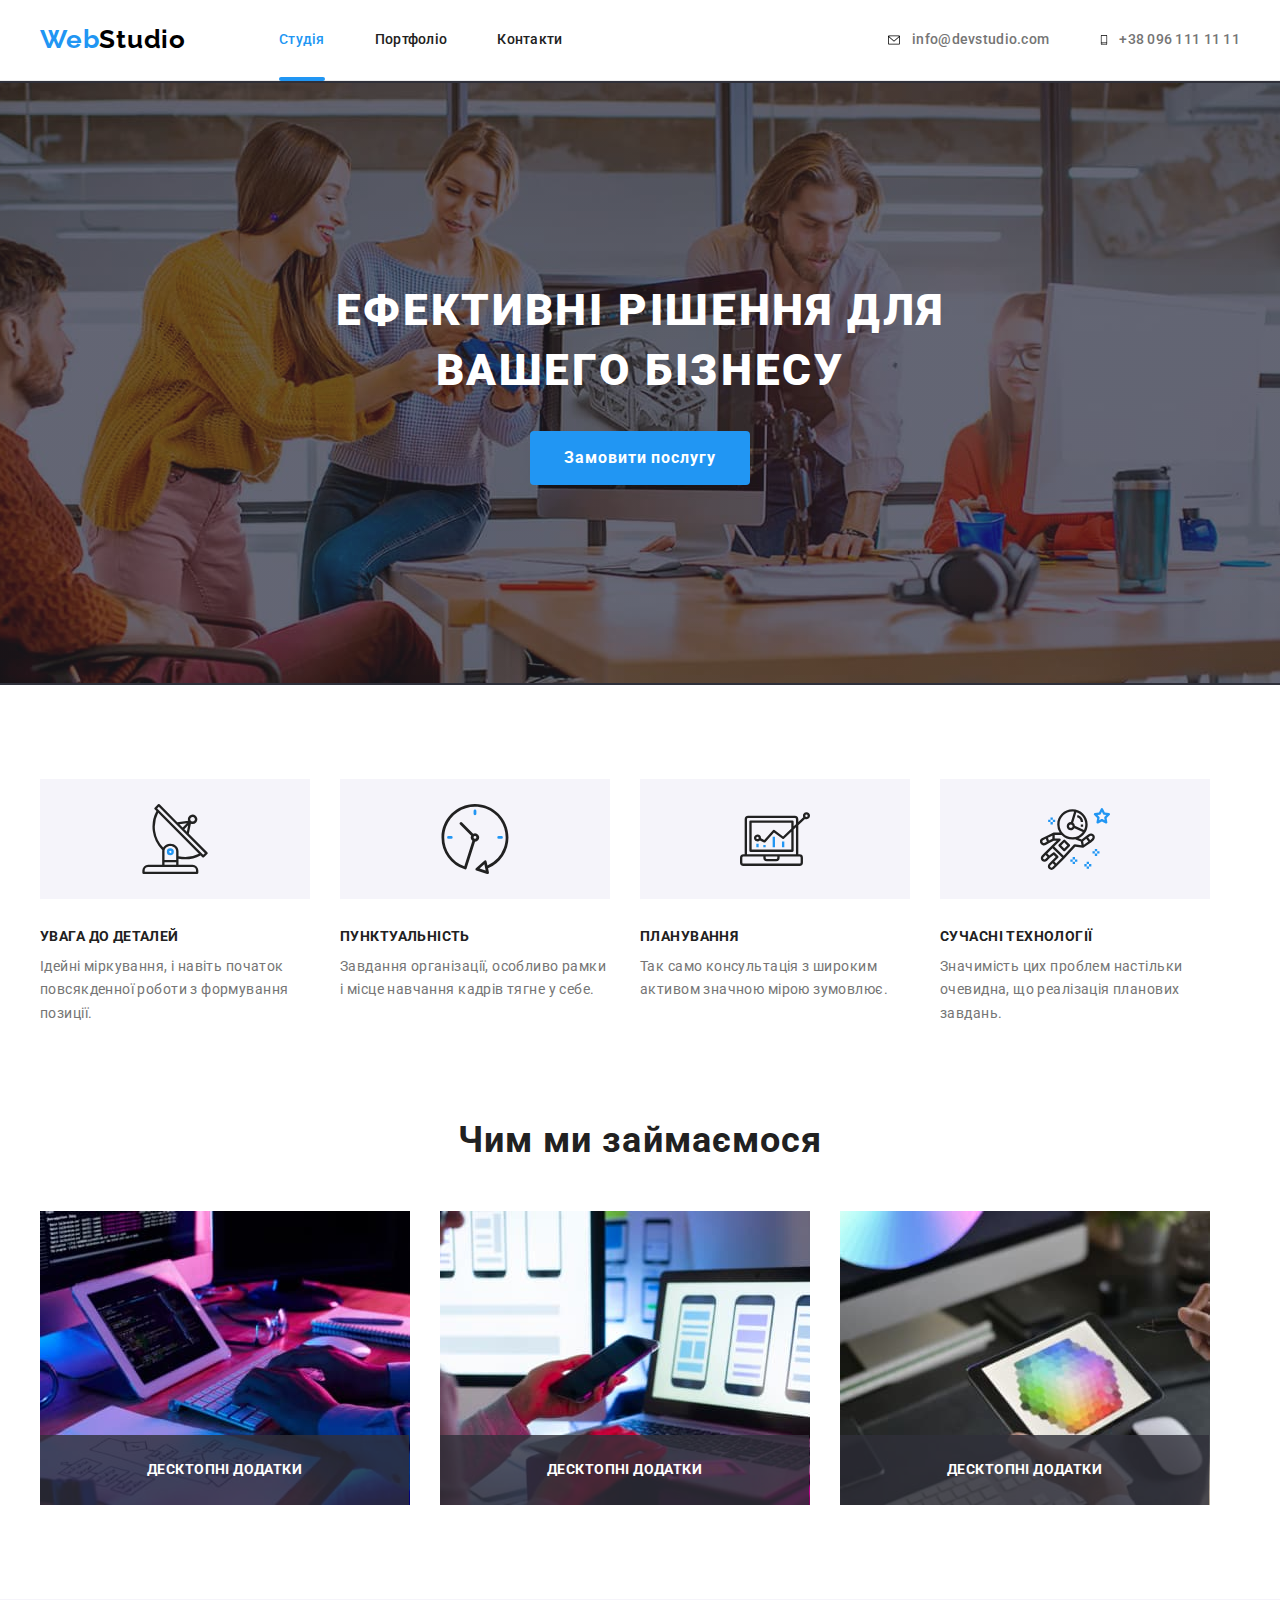
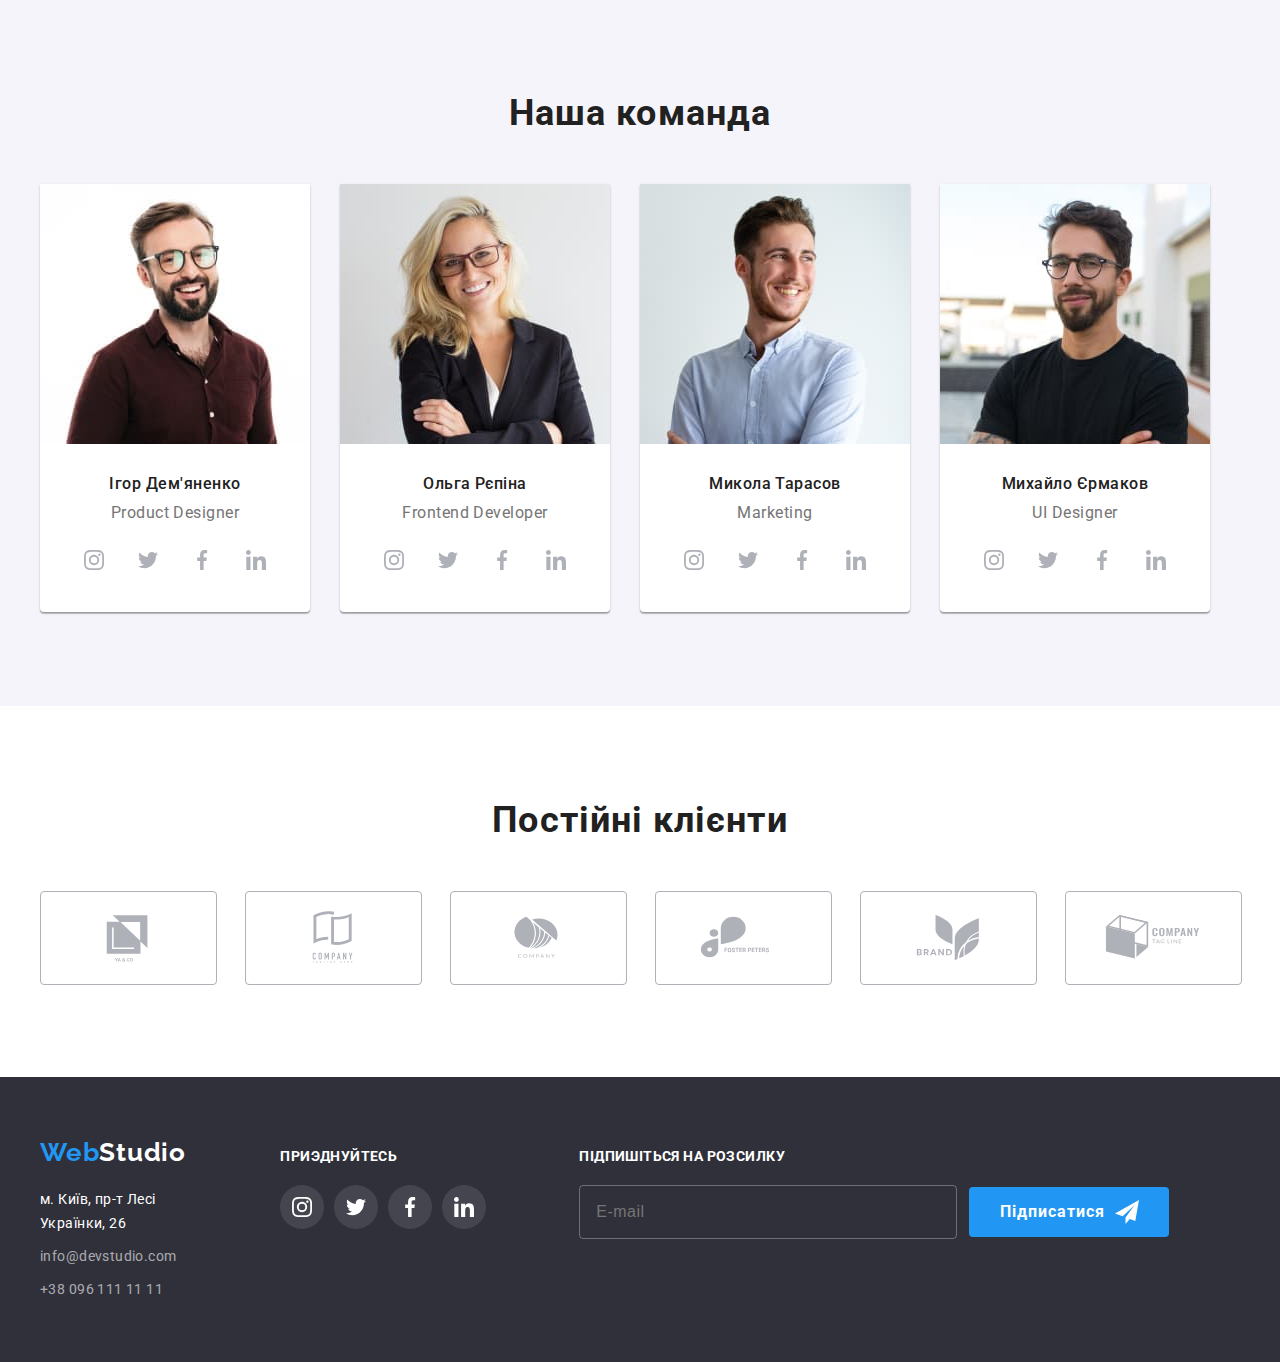
==== commit a199fe9b: "Проверка на хабе" ====
--- a/index.html
+++ b/index.html
@@ -231,7 +231,7 @@
               <li class="team-soc-item">
                 <a href="" class="team-soc-link link">
                   <svg class="team-soc-icon" width="20" height="20">
-                    <use href="/img/icons.svg#icon-twitter"></use>
+                    <use href="./img/icons.svg#icon-twitter"></use>
                   </svg>
                 </a>
               </li>
@@ -316,12 +316,12 @@
           </li>
           <li class="clients-item">
             <a href="" class="clients-link link"><svg class="clients-icon" width="106" height="60">
-                <use href="/img/icons.svg#icon-Logo-4"></use>
-              </svg></a>
-          </li>
-          <li class="clients-item">
-            <a href="" class="clients-link link"><svg class="clients-icon" width="106" height="60">
-                <use href="/img/icons.svg#icon-Logo-5"></use>
+                <use href="./img/icons.svg#icon-Logo-4"></use>
+              </svg></a>
+          </li>
+          <li class="clients-item">
+            <a href="" class="clients-link link"><svg class="clients-icon" width="106" height="60">
+                <use href="./img/icons.svg#icon-Logo-5"></use>
               </svg></a>
           </li>
         </ul>
@@ -439,12 +439,12 @@
           <label class="modal-label-text" for="user-comment">Коментар</label>
           <div class="input-wrap">
             <textarea class="modal-area" name="user-comment" id="user-comment"
-              placeholder="Введить коменатрій"></textarea>
+              placeholder="Введіть текст"></textarea>
           </div>
         </div>
         <div class="modal-field">
           <input class="check-input visually-hidden" id="privacy" type="checkbox" name="privacy" />
-          <label class="check-text" for="privacy">Погоджуюся з розсилкою та приймаю <a class="terms-agreement" href="">Умови договору</a></label>
+          <label class="check-text" for="privacy"><p>Погоджуюся з розсилкою та приймаю</p><a class="terms-agreement" href="">Умови договору</a></label>
         </div>
         <div class="btn-flex"><button class="modal-button" type="submit">Відправити</button></в>
       </form>
--- a/css/main.min.css
+++ b/css/main.min.css
@@ -1 +1 @@
-.container{width:1200px;padding-right:15px;padding-left:15px;margin-left:auto;margin-right:auto}.section{padding-top:94px;padding-bottom:94px}.visually-hidden{position:absolute;white-space:nowrap;width:1px;height:1px;overflow:hidden;border:0;padding:0;clip:rect(0 0 0 0);-webkit-clip-path:inset(50%);clip-path:inset(50%);margin:-1px}.link:hover,.link:focus{color:var(--color-text-action)}:root{--color-text-first: #212121;--color-text-second: #757575;--color-text-action: #2196f3;--color-text-third: rgba(255, 255, 255, 0.6);--background-color-first: #ffffff;--background-color-second: #2f303a;--background-color-third: #f5f4fa;--color-just-black: #000000;--svg-color-noactive: #afb1b8}body{color:var(--color-text-first);background-color:var(--background-color-first);font-family:Roboto,sans-serif;font-size:14px;margin:0}p,h1,h2,h3,h4,h5,h6{margin:0}ul,ol{list-style:none;margin:0;padding-left:0}.link{text-decoration:none;display:inline-block}img{display:block}.header{border-bottom:1px solid #ececec}.header-container{display:flex}.header-logo{padding-top:24px;padding-bottom:25px;margin-right:93px;font-family:Raleway,cursive;font-weight:700;font-size:26px;line-height:1.19;letter-spacing:.03em}.first-part-hlogo{color:var(--color-text-action)}.second-part-hlogo{color:var(--color-just-black)}.header-navigation{display:flex;margin-right:auto}.nav-list{display:flex;gap:50px}.nav-link.current::after{content:"";position:absolute;left:0;bottom:-1px;width:100%;height:4px;border-radius:2px;background-color:var(--color-text-action)}.nav-link.current{color:var(--color-text-action)}.contact-soc-list{display:flex;gap:50px}.nav-link{position:relative;display:flex;color:var(--color-text-first);font-weight:500;line-height:1.14;letter-spacing:.02em;padding-top:32px;padding-bottom:32px;transition:color 250ms cubic-bezier(0.4, 0, 0.2, 1)}.contact-soc-item{display:flex;align-items:center;justify-content:center}.contact-soc-link{display:flex;align-items:center;justify-content:center;color:var(--color-text-second);font-weight:500;line-height:1.14;letter-spacing:.02em;padding-top:32px;padding-bottom:32px;transition:color 250ms cubic-bezier(0.4, 0, 0.2, 1)}.contact-soc-link .contact-soc-icon{transition:fill 250ms cubic-bezier(0.4, 0, 0.2, 1)}.contact-soc-link:hover .contact-soc-icon,.contact-soc-link:focus .contact-soc-icon{fill:var(--color-text-action)}.contact-soc-text{margin-left:10px}.contact-soc-icon-one{width:16px;height:12px}.contact-soc-icon-two{width:10px;height:16px}.hero-section{background-color:var(--background-color-second);padding-top:200px;padding-bottom:200px;text-align:center;background-image:linear-gradient(rgba(47, 48, 58, 0.4), rgba(47, 48, 58, 0.4)),url(./img/studio/hero-banner.jpg);background-repeat:no-repeat;background-position:center}.hero-title{color:var(--background-color-first);font-weight:900;font-size:44px;line-height:1.36;letter-spacing:.06em;text-transform:uppercase;margin-bottom:30px;width:696px;margin-right:auto;margin-left:auto}.button-index{color:var(--background-color-first);background-color:var(--color-text-action);font-family:inherit;cursor:pointer;font-weight:700;font-size:16px;line-height:1.87;letter-spacing:.06em;border-radius:4px;padding:10px 32px;display:inline-block;min-width:216px;border-color:rgba(0,0,0,0);transition:color 250ms cubic-bezier(0.4, 0, 0.2, 1),background-color 250ms cubic-bezier(0.4, 0, 0.2, 1),box-shadow 250ms cubic-bezier(0.4, 0, 0.2, 1)}.button-index:hover,.button-index:focus{color:var(--color-text-first);background-color:var(--background-color-third);box-shadow:0px 4px 4px rgba(0,0,0,.15)}.advant-soc-list{display:flex;gap:30px}.advant-soc-item{width:calc((100% - 120px)/4);height:120px;background-color:var(--background-color-third)}.advant-soc-link{width:100%;height:100%;display:flex;align-items:center;justify-content:center}.section-advant{padding-bottom:0}.advant-list{display:flex;gap:30px}.advant-title{font-size:14px;line-height:1.14;text-transform:uppercase;letter-spacing:.03em;margin-bottom:10px;margin-top:30px}.advant-text{max-width:270px;color:var(--color-text-second);line-height:1.71;letter-spacing:.03em}.section-title{font-size:36px;line-height:1.17;text-align:center;letter-spacing:.03em;margin-bottom:50px}.wawd-list{display:flex;gap:30px}.wawd-botton-wrap{position:relative}.wawd-bottom-text{color:var(--background-color-first);background-color:rgba(47,48,58,.8);font-family:"Roboto";font-weight:700;font-size:14px;line-height:1.14;text-align:center;letter-spacing:.03em;text-transform:uppercase;position:absolute;bottom:0;padding:27px 107px}.team-list{display:flex;gap:30px}.team-item{background-color:var(--background-color-first);box-shadow:0px 1px 3px rgba(0,0,0,.12),0px 1px 1px rgba(0,0,0,.14),0px 2px 1px rgba(0,0,0,.2);border-radius:0px 0px 4px 4px}.our-team-section{background-color:var(--background-color-third)}.team-title{display:flex;justify-content:center;font-weight:500;font-size:16px;line-height:1.19;letter-spacing:.03em;margin-top:30px;margin-bottom:10px}.team-text{display:flex;justify-content:center;color:var(--color-text-second);font-size:16px;line-height:1.19;letter-spacing:.03em;min-width:130px;margin-bottom:16px}.team-soc-list{display:flex;align-items:center;justify-content:center;gap:10px;padding-bottom:30px}.team-soc-item{width:44px;height:44px;display:flex;align-items:center;justify-content:center}.team-soc-link{display:flex;align-items:center;justify-content:center;transition:background-color 250ms cubic-bezier(0.4, 0, 0.2, 1)}.team-soc-link:hover,.team-soc-link:focus{width:100%;height:100%;border-radius:50%;background-color:var(--color-text-action)}.team-soc-icon{fill:var(--svg-color-noactive)}.team-soc-link .team-soc-icon{transition:fill 250ms cubic-bezier(0.4, 0, 0.2, 1)}.team-soc-link:hover .team-soc-icon,.team-soc-link:focus .team-soc-icon{fill:var(--background-color-first)}.clients-list{display:flex;gap:30px}.clients-item{width:calc((100% - 150px)/6);height:92px}.clients-link{width:100%;height:100%;border:1px solid #afb1b8;border-radius:4px;display:flex;align-items:center;justify-content:center;transition:border 250ms cubic-bezier(0.4, 0, 0.2, 1)}.clients-icon{fill:var(--svg-color-noactive)}.clients-link:hover,.clients-link:focus{border:1px solid var(--color-text-action);border-radius:4px}.clients-link .clients-icon{transition:fill 250ms cubic-bezier(0.4, 0, 0.2, 1)}.clients-link:hover .clients-icon,.clients-link:focus .clients-icon{fill:var(--color-text-action)}.footer{background-color:var(--background-color-second);padding-top:60px;padding-bottom:60px}.footer-logo{font-family:Raleway,cursive;font-weight:700;font-size:26px;line-height:1.19;letter-spacing:.03em;margin-bottom:20px}address{font-style:normal}.first-part-flogo{color:var(--color-text-action)}.second-part-flogo{color:var(--background-color-first)}.physical-address{color:var(--background-color-first);font-style:normal;line-height:1.71;text-decoration:none;letter-spacing:.03em}.footer-address{color:var(--color-text-third);line-height:1.71;letter-spacing:.03em}.container-footer{display:flex}.address-item:not(:last-child){margin-bottom:9px}.container-footer-soc{margin-left:70px;padding-top:12px}.footer-soc-title{text-transform:uppercase;color:var(--background-color-first);font-weight:700;font-size:14px;line-height:1.14;letter-spacing:.03em;margin-bottom:20px}.footer-soc-list{display:flex;gap:10px}.footer-soc-item{width:44px;height:44px}.footer-soc-link{width:100%;height:100%;border-radius:50%;background-color:rgba(255,255,255,.1);display:flex;align-items:center;justify-content:center;transition:background-color 250ms cubic-bezier(0.4, 0, 0.2, 1)}.footer-soc-link:hover,.footer-soc-link:focus{background-color:var(--color-text-action)}.footer-soc-icon{fill:#fff}.footer-window-field{justify-content:center;align-items:center;margin-left:93px;padding-top:12px}.email-footer-wrap{display:flex;flex-wrap:wrap}.email-footer-wrap label{display:block;width:100%}.footer-input-box{display:flex;justify-content:space-between;align-items:center}.label-footer{color:var(--background-color-first);font-family:"Roboto";font-weight:700;font-size:14px;line-height:1.14;letter-spacing:.03em;text-transform:uppercase;padding-bottom:20px}.input-footer{width:358px;height:50px;background-color:rgba(0,0,0,0);border:1px solid rgba(255,255,255,.3);border-radius:4px;padding-left:16px;outline:rgba(0,0,0,0)}.input-footer:focus{border-color:var(--color-text-action)}.btn-email-footer{width:200px;height:50px;border-radius:4px;border-color:rgba(0,0,0,0);background-color:var(--color-text-action);justify-content:center;align-items:center;margin-left:12px;color:var(--background-color-first);font-family:"Roboto";font-weight:700;font-size:16px;line-height:1.87;letter-spacing:.06em;display:flex;padding:10px 28px;transition:color 250ms cubic-bezier(0.4, 0, 0.2, 1),background-color 250ms cubic-bezier(0.4, 0, 0.2, 1),box-shadow 250ms cubic-bezier(0.4, 0, 0.2, 1)}.btn-email-footer:hover,.btn-email-footer:focus{color:var(--color-text-first);background-color:var(--background-color-third);box-shadow:0px 4px 4px rgba(0,0,0,.15)}.send-icon{justify-content:center;align-content:center;margin-left:10px;transition:fill 250ms cubic-bezier(0.4, 0, 0.2, 1),background-color 250ms cubic-bezier(0.4, 0, 0.2, 1),box-shadow 250ms cubic-bezier(0.4, 0, 0.2, 1)}.btn-email-footer:hover .send-icon,.btn-email-footer:focus .send-icon{fill:var(--color-just-black)}.backdrop{position:fixed;top:0;width:100%;height:100%;background-color:rgba(0,0,0,.2);transition:opacity 250ms linear,visibility 250ms linear}.modal-window{width:528px;max-height:581px;background-color:var(--background-color-first);border-radius:4px;position:absolute;top:50%;right:50%;transform:translate(50%, -50%) scaleX(1);transition:transform 250ms linear;padding:40px}.backdrop.is-hidden .modal-window{transform:translate(50%, -50%) scaleX(0)}.modal-title{font-family:"Roboto";font-weight:700;font-size:20px;line-height:1.15;text-align:center;letter-spacing:.03em;margin-bottom:12px}.modal-field{margin-bottom:10px}.input-wrap{position:relative}.modal-input{min-width:448px;height:40px;border:1px solid rgba(33,33,33,.2);border-radius:4px;outline:rgba(0,0,0,0);padding-left:30px}.modal-input:focus{border-color:var(--color-text-action)}.modal-input:focus+.modal-icon{fill:var(--color-text-action)}.modal-icon{position:absolute;left:8px;top:50%;transform:translateY(-50%)}.modal-input:focus:valid{background-color:rgba(50,180,50,.255)}.modal-input:focus:invalid{background-color:rgba(130,62,62,.255)}.modal-label{font-family:"Roboto";font-weight:400;font-size:12px;line-height:1.16;letter-spacing:.01em;color:var(--color-text-second)}.modal-label-text{display:block;margin-bottom:4px;font-family:"Roboto";font-weight:400;font-size:12px;line-height:1.16;letter-spacing:.01em;color:var(--color-text-second)}.modal-area{min-width:448px;height:120px;border:1px solid rgba(33,33,33,.2);border-radius:4px;padding:12px 16px;resize:none}.check-text{display:flex;font-family:"Roboto";font-style:normal;font-weight:400;font-size:14px;line-height:1.71;letter-spacing:.03em}.check-text .terms-agreement{color:var(--color-text-action);text-decoration:underline}.check-input:checked+.check-text::before{background-color:var(--color-text-action);border:none;background-image:url(./img/check-icon.svg);background-repeat:no-repeat;background-position:center}.check-input:focus+.check-text::before{border-color:var(--color-text-action)}.check-text::before{content:"";width:16px;height:15px;border:2px solid var(--color-text-first);border-radius:3px;display:block;margin-right:8px}.btn-flex{display:flex;justify-content:center;align-items:center}.modal-button{width:200px;height:50px;border-radius:4px;background-color:#188ce8;border-color:rgba(0,0,0,0);display:inline-block;margin-top:30px;font-family:"Roboto";font-weight:700;font-size:16px;line-height:1.87;letter-spacing:.06em;color:var(--background-color-first);transition:color 250ms cubic-bezier(0.4, 0, 0.2, 1),background-color 250ms cubic-bezier(0.4, 0, 0.2, 1),box-shadow 250ms cubic-bezier(0.4, 0, 0.2, 1)}.modal-button:hover,.modal-button:focus{color:var(--color-text-first);background-color:var(--background-color-third);box-shadow:0px 4px 4px rgba(0,0,0,.15)}.modal-close-button{position:absolute;top:10px;right:10px;display:flex;align-items:center;justify-content:center;width:30px;height:30px;border-radius:50%;border:1px solid rgba(0,0,0,.1);background-color:rgba(0,0,0,0)}.modal-close-icon{display:flex;align-items:center;justify-content:center}.is-hidden{visibility:hidden;opacity:0;pointer-events:none}/*# sourceMappingURL=main.min.css.map */+.container{width:1200px;padding-right:15px;padding-left:15px;margin-left:auto;margin-right:auto}.section{padding-top:94px;padding-bottom:94px}.visually-hidden{position:absolute;white-space:nowrap;width:1px;height:1px;overflow:hidden;border:0;padding:0;clip:rect(0 0 0 0);-webkit-clip-path:inset(50%);clip-path:inset(50%);margin:-1px}.link:hover,.link:focus{color:var(--color-text-action)}:root{--color-text-first: #212121;--color-text-second: #757575;--color-text-action: #2196f3;--color-text-third: rgba(255, 255, 255, 0.6);--background-color-first: #ffffff;--background-color-second: #2f303a;--background-color-third: #f5f4fa;--color-just-black: #000000;--svg-color-noactive: #afb1b8}body{color:var(--color-text-first);background-color:var(--background-color-first);font-family:Roboto,sans-serif;font-size:14px;margin:0}p,h1,h2,h3,h4,h5,h6{margin:0}ul,ol{list-style:none;margin:0;padding-left:0}.link{text-decoration:none;display:inline-block}img{display:block}.header{border-bottom:1px solid #ececec}.header-container{display:flex}.header-logo{font-weight:700;font-size:26px;line-height:1.19;letter-spacing:.03em;padding-top:24px;padding-bottom:25px;margin-right:93px;font-family:Raleway,cursive}.first-part-hlogo{color:var(--color-text-action)}.second-part-hlogo{color:var(--color-just-black)}.header-navigation{display:flex;margin-right:auto}.nav-list{display:flex;gap:50px}.nav-link.current::after{content:"";position:absolute;left:0;bottom:-1px;width:100%;height:4px;border-radius:2px;background-color:var(--color-text-action)}.nav-link.current{color:var(--color-text-action)}.contact-soc-list{display:flex;gap:50px}.nav-link{position:relative;display:flex;color:var(--color-text-first);font-weight:500;line-height:1.14;letter-spacing:.02em;padding-top:32px;padding-bottom:32px;transition:color 250ms cubic-bezier(0.4, 0, 0.2, 1)}.contact-soc-item{display:flex;align-items:center;justify-content:center}.contact-soc-link{display:flex;align-items:center;font-weight:500;line-height:1.14;letter-spacing:.02em;justify-content:center;color:var(--color-text-second);padding-top:32px;padding-bottom:32px;transition:color 250ms cubic-bezier(0.4, 0, 0.2, 1)}.contact-soc-link:hover .contact-soc-icon,.contact-soc-link:focus .contact-soc-icon{fill:var(--color-text-action)}.contact-soc-link .contact-soc-icon{transition:fill 250ms cubic-bezier(0.4, 0, 0.2, 1)}.contact-soc-text{margin-left:10px}.contact-soc-icon-one{width:16px;height:12px}.contact-soc-icon-two{width:10px;height:16px}.hero-section{background-color:var(--background-color-second);padding-top:200px;padding-bottom:200px;text-align:center;background-image:linear-gradient(rgba(47, 48, 58, 0.4), rgba(47, 48, 58, 0.4)),url(/img/studio/hero-banner.jpg);background-repeat:no-repeat;background-position:center}.hero-title{font-weight:900;font-size:44px;line-height:1.36;letter-spacing:.06em;color:var(--background-color-first);text-transform:uppercase;margin-bottom:30px;width:696px;margin-right:auto;margin-left:auto}.button-index{font-weight:700;font-size:16px;line-height:1.87;letter-spacing:.06em;color:var(--background-color-first);background-color:var(--color-text-action);font-family:inherit;cursor:pointer;border-radius:4px;padding:10px 32px;display:inline-block;min-width:216px;border-color:rgba(0,0,0,0);transition:color 250ms cubic-bezier(0.4, 0, 0.2, 1),background-color 250ms cubic-bezier(0.4, 0, 0.2, 1),box-shadow 250ms cubic-bezier(0.4, 0, 0.2, 1)}.button-index:hover,.button-index:focus{color:var(--color-text-first);background-color:var(--background-color-third);box-shadow:0px 4px 4px rgba(0,0,0,.15)}.advant-soc-list{display:flex;gap:30px}.advant-soc-item{width:calc((100% - 120px)/4);height:120px;background-color:var(--background-color-third)}.advant-soc-link{display:flex;align-items:center;width:100%;height:100%;justify-content:center}.section-advant{padding-bottom:0}.advant-list{display:flex;gap:30px}.advant-title{font-size:14px;line-height:1.14;letter-spacing:.03em;text-transform:uppercase;margin-bottom:10px;margin-top:30px}.advant-text{line-height:1.71;letter-spacing:.03em;max-width:270px;color:var(--color-text-second)}.section-title{font-size:36px;line-height:1.14;letter-spacing:.03em;text-align:center;margin-bottom:50px}.wawd-list{display:flex;gap:30px}.wawd-botton-wrap{position:relative}.wawd-bottom-text{font-weight:700;font-size:14px;line-height:1.14;letter-spacing:.03em;color:var(--background-color-first);background-color:rgba(47,48,58,.8);font-family:"Roboto";text-align:center;text-transform:uppercase;position:absolute;bottom:0;padding:27px 107px}.team-list{display:flex;gap:30px}.team-item{background-color:var(--background-color-first);box-shadow:0px 1px 3px rgba(0,0,0,.12),0px 1px 1px rgba(0,0,0,.14),0px 2px 1px rgba(0,0,0,.2);border-radius:0px 0px 4px 4px}.our-team-section{background-color:var(--background-color-third)}.team-title{font-weight:500;font-size:16px;line-height:1.19;letter-spacing:.03em;display:flex;justify-content:center;margin-top:30px;margin-bottom:10px}.team-text{font-size:16px;line-height:1.19;letter-spacing:.03em;display:flex;justify-content:center;color:var(--color-text-second);min-width:130px;margin-bottom:16px}.team-soc-list{display:flex;align-items:center;justify-content:center;gap:10px;padding-bottom:30px}.team-soc-item{display:flex;align-items:center;width:44px;height:44px;justify-content:center}.team-soc-link{display:flex;align-items:center;justify-content:center;transition:background-color 250ms cubic-bezier(0.4, 0, 0.2, 1)}.team-soc-link:hover,.team-soc-link:focus{width:100%;height:100%;border-radius:50%;background-color:var(--color-text-action)}.team-soc-icon{fill:var(--svg-color-noactive)}.team-soc-link:hover .team-soc-icon,.team-soc-link:focus .team-soc-icon{fill:var(--background-color-first)}.team-soc-link .team-soc-icon{transition:fill 250ms cubic-bezier(0.4, 0, 0.2, 1)}.clients-list{display:flex;gap:30px}.clients-item{width:calc((100% - 150px)/6);height:92px}.clients-link{width:100%;height:100%;border:1px solid #afb1b8;border-radius:4px;display:flex;align-items:center;justify-content:center;transition:border 250ms cubic-bezier(0.4, 0, 0.2, 1)}.clients-link:hover,.clients-link:focus{border:1px solid var(--color-text-action);border-radius:4px}.clients-link .clients-icon{transition:fill 250ms cubic-bezier(0.4, 0, 0.2, 1)}.clients-icon{fill:var(--svg-color-noactive)}.clients-link:hover .clients-icon,.clients-link:focus .clients-icon{fill:var(--color-text-action)}.footer{background-color:var(--background-color-second);padding-top:60px;padding-bottom:60px}.footer-logo{font-weight:700;font-size:26px;line-height:1.19;letter-spacing:.03em;font-family:Raleway,cursive;margin-bottom:20px}address{font-style:normal}.first-part-flogo{color:var(--color-text-action)}.second-part-flogo{color:var(--background-color-first)}.physical-address{line-height:1.71;letter-spacing:.03em;color:var(--background-color-first);font-style:normal;text-decoration:none}.footer-address{line-height:1.71;letter-spacing:.03em;color:var(--color-text-third)}.container-footer{display:flex}.address-item:not(:last-child){margin-bottom:9px}.container-footer-soc{margin-left:70px;padding-top:12px}.footer-soc-title{font-weight:700;font-size:14px;line-height:1.14;letter-spacing:.03em;text-transform:uppercase;color:var(--background-color-first);margin-bottom:20px}.footer-soc-list{display:flex;gap:10px}.footer-soc-item{width:44px;height:44px}.footer-soc-link{display:flex;align-items:center;width:100%;height:100%;border-radius:50%;background-color:rgba(255,255,255,.1);justify-content:center;transition:background-color 250ms cubic-bezier(0.4, 0, 0.2, 1)}.footer-soc-link:hover,.footer-soc-link:focus{background-color:var(--color-text-action)}.footer-soc-icon{fill:#fff}.footer-window-field{justify-content:center;align-items:center;margin-left:93px;padding-top:12px}.email-footer-wrap{display:flex;flex-wrap:wrap}.email-footer-wrap label{display:block;width:100%}.footer-input-box{display:flex;align-items:center;justify-content:space-between}.label-footer{font-weight:700;font-size:14px;line-height:1.14;letter-spacing:.03em;color:var(--background-color-first);font-family:"Roboto";text-transform:uppercase;padding-bottom:20px}.input-footer{width:358px;height:50px;background-color:rgba(0,0,0,0);border:1px solid rgba(255,255,255,.3);border-radius:4px;padding-left:16px;outline:rgba(0,0,0,0)}.input-footer:focus{border-color:var(--color-text-action)}.input-footer{display:flex;align-items:center;font-weight:400;font-size:16px;line-height:1.25;letter-spacing:.03em;color:rgba(255,255,255,.6)}.btn-email-footer{display:flex;align-items:center;font-weight:700;font-size:16px;line-height:1.87;letter-spacing:.06em;width:200px;height:50px;border-radius:4px;border-color:rgba(0,0,0,0);background-color:var(--color-text-action);justify-content:center;margin-left:12px;color:var(--background-color-first);font-family:"Roboto";padding:10px 28px;cursor:pointer;transition:color 250ms cubic-bezier(0.4, 0, 0.2, 1),background-color 250ms cubic-bezier(0.4, 0, 0.2, 1),box-shadow 250ms cubic-bezier(0.4, 0, 0.2, 1)}.btn-email-footer:hover,.btn-email-footer:focus{box-shadow:0px 4px 4px rgba(0,0,0,.15)}.send-icon{justify-content:center;align-content:center;margin-left:10px;transition:fill 250ms cubic-bezier(0.4, 0, 0.2, 1),background-color 250ms cubic-bezier(0.4, 0, 0.2, 1),box-shadow 250ms cubic-bezier(0.4, 0, 0.2, 1)}.btn-emai:hover .send-icon,.btn-email-footer:focus .send-icon{fill:var(--color-just-black)}.backdrop{position:fixed;top:0;width:100%;height:100%;background-color:rgba(0,0,0,.2);transition:opacity 250ms linear,visibility 250ms linear}.modal-window{width:auto;max-height:581px;background-color:var(--background-color-first);border-radius:4px;position:absolute;top:50%;right:50%;transform:translate(50%, -50%) scaleX(1);transition:transform 250ms linear;padding:40px}.backdrop.is-hidden .modal-window{transform:translate(50%, -50%) scaleX(0)}.modal-title{font-weight:700;font-size:20px;line-height:1.15;letter-spacing:.03em;font-family:"Roboto";text-align:center;margin-bottom:12px}.modal-field{margin-bottom:10px}.input-wrap{position:relative}.modal-input{width:100%;box-sizing:border-box;height:40px;border:1px solid rgba(33,33,33,.2);border-radius:4px;outline:rgba(0,0,0,0);padding-left:30px}.modal-input:focus{border-color:var(--color-text-action)}.modal-input:focus+.modal-icon{fill:var(--color-text-action)}.modal-input:focus:valid{background-color:rgba(50,180,50,.255)}.modal-input:focus:invalid{background-color:rgba(130,62,62,.255)}.modal-icon{position:absolute;left:8px;top:50%;transform:translateY(-50%)}.modal-label{font-weight:400;font-size:12px;line-height:1.16;letter-spacing:.01em;font-family:"Roboto";color:var(--color-text-second)}.modal-label-text{font-weight:400;font-size:12px;line-height:1.16;letter-spacing:.01em;display:block;margin-bottom:4px;font-family:"Roboto";color:var(--color-text-second)}.modal-area{min-width:448px;height:120px;border:1px solid rgba(33,33,33,.2);border-radius:4px;padding:12px 16px;resize:none}.check-text{display:flex;align-items:center;font-weight:400;font-size:14px;line-height:1.71;letter-spacing:.03em;font-family:"Roboto";font-style:normal;justify-content:center}.check-text .terms-agreement{color:var(--color-text-action);text-decoration:underline}.check-input:checked+.check-text::before{background-color:var(--color-text-action);border:none;background-image:url(/img/check-icon.svg);background-repeat:no-repeat;background-position:center;width:16px;height:15px;border:2px solid var(--color-text-first);border-radius:3px}.check-input:focus+.check-text::before{border-color:var(--color-text-action)}.check-text::before{content:"";width:16px;height:15px;border:2px solid var(--color-text-first);border-radius:3px;display:block;margin-right:8px}.terms-agreement{margin-left:5px}.btn-flex{display:flex;align-items:center;justify-content:center}.modal-button{font-weight:700;font-size:16px;line-height:1.87;letter-spacing:.06em;width:200px;height:50px;border-radius:4px;background-color:#188ce8;border-color:rgba(0,0,0,0);display:inline-block;margin-top:30px;font-family:"Roboto";color:var(--background-color-first);transition:color 250ms cubic-bezier(0.4, 0, 0.2, 1),background-color 250ms cubic-bezier(0.4, 0, 0.2, 1),box-shadow 250ms cubic-bezier(0.4, 0, 0.2, 1)}.modal-button:hover,.modal-button:focus{box-shadow:0px 4px 4px rgba(0,0,0,.15);cursor:pointer}.modal-close-button{display:flex;align-items:center;position:absolute;top:10px;right:10px;justify-content:center;width:30px;height:30px;border-radius:50%;border:1px solid rgba(0,0,0,.1);background-color:rgba(0,0,0,0);cursor:pointer}.modal-close-icon{display:flex;align-items:center;justify-content:center}.modal-close-button:hover .modal-close-icon,.modal-close-button:focus .modal-close-icon{fill:var(--color-text-action);transition:fill 250ms cubic-bezier(0.4, 0, 0.2, 1)}.is-hidden{visibility:hidden;opacity:0;pointer-events:none}/*# sourceMappingURL=main.min.css.map */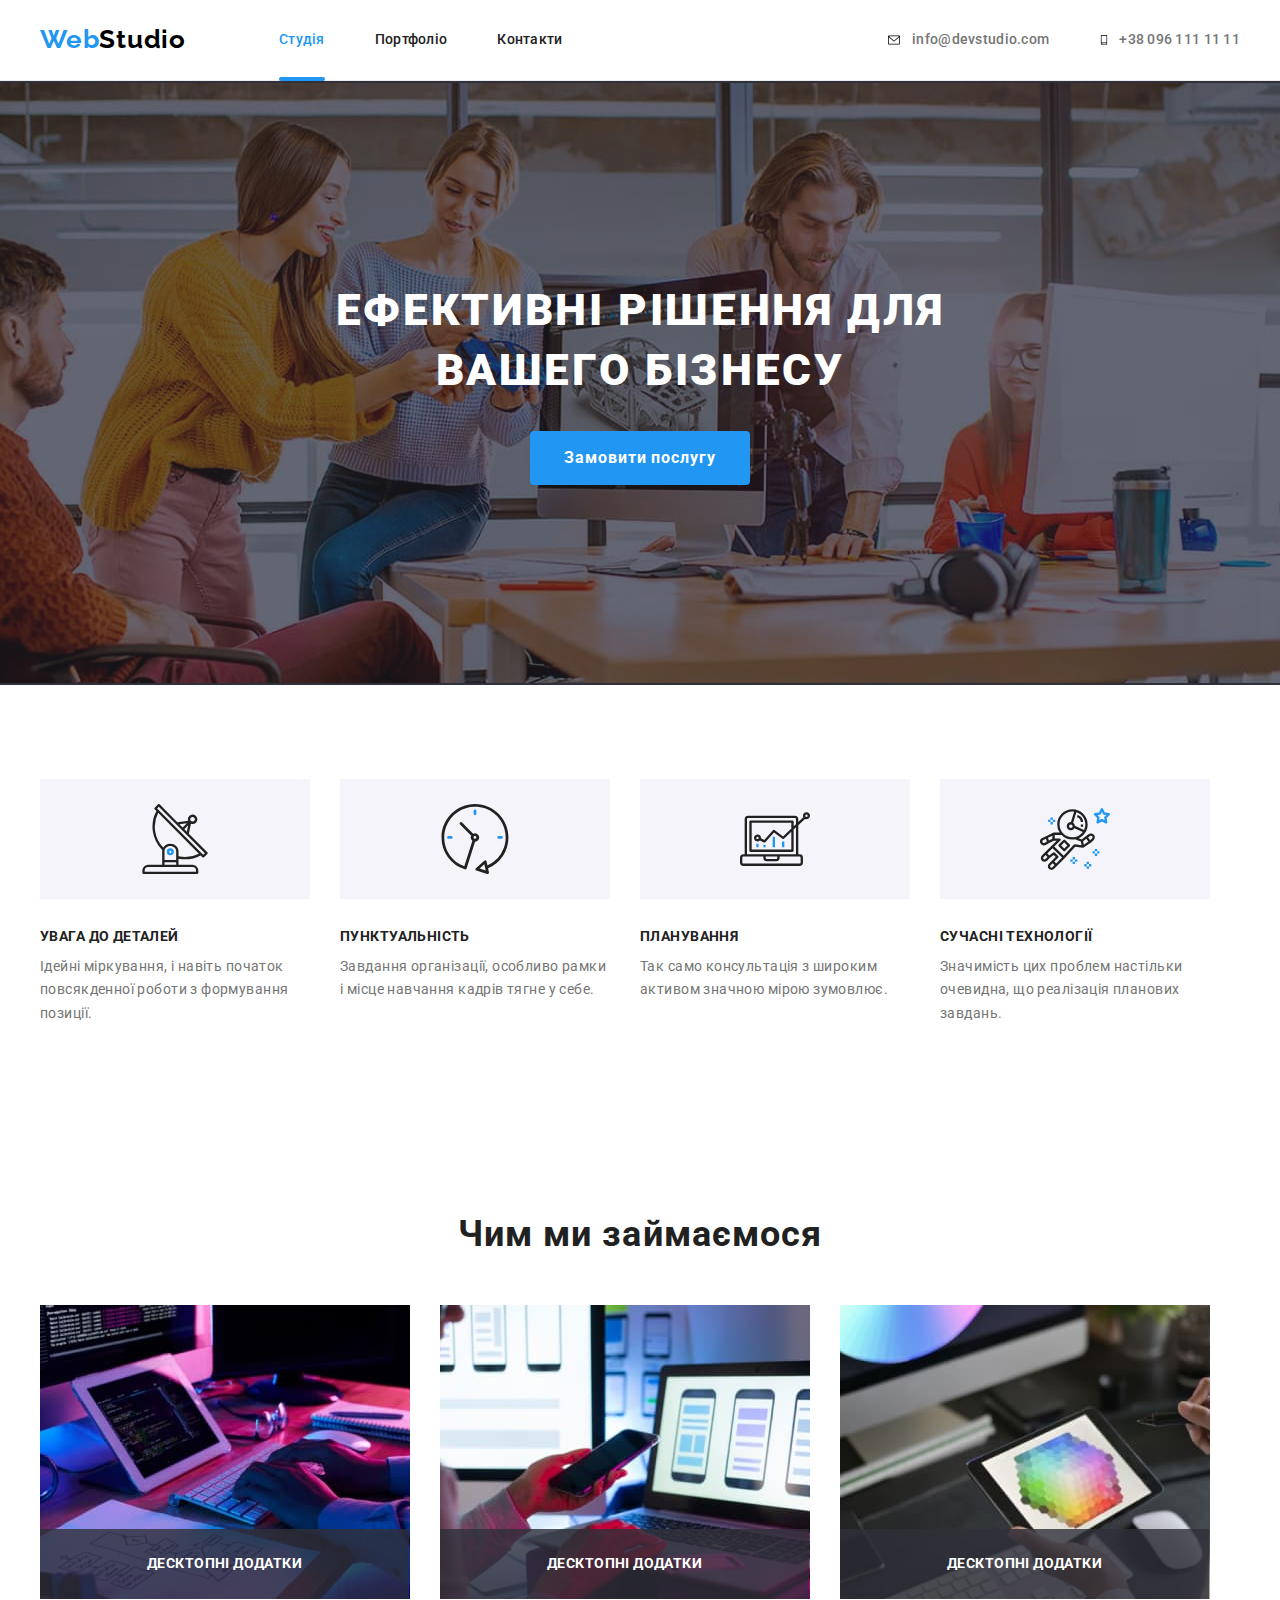
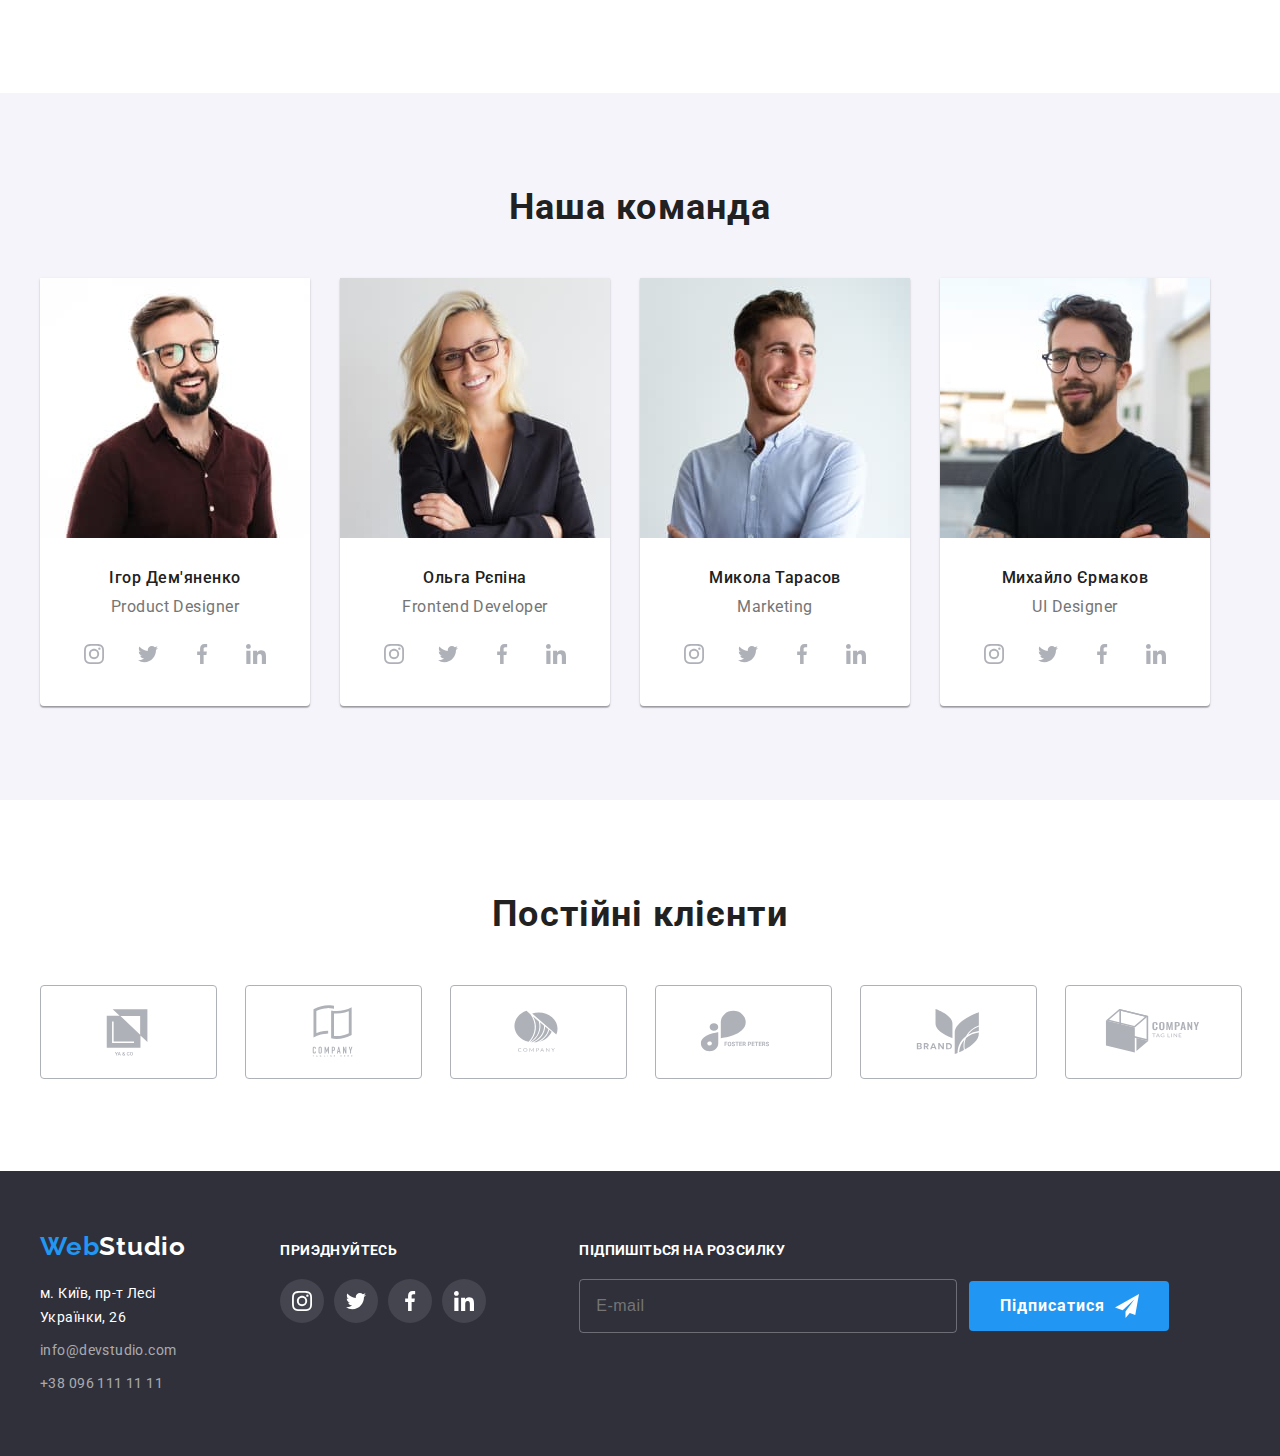
==== commit 9e7c441e: "НА гит" ====
--- a/index.html
+++ b/index.html
@@ -18,28 +18,28 @@
 <body>
   <!-- Header -->
   <header class="header">
-    <div class="container header-container">
-      <nav class="header-navigation">
-        <a href="./index.html" class="header-logo link">
+    <div class="container header__container">
+      <nav class="navigation">
+        <a href="./index.html" class="logo header__logo link">
           <span class="first-part-hlogo">Web</span><span class="second-part-hlogo">Studio</span></a>
-        <ul class="nav-list">
-          <li class="item"><a class="nav-link current link" href="./index.html">Студія</a></li>
-          <li class="item"><a class="nav-link link" href="./portfolio.html">Портфоліо</a></li>
-          <li class="item"><a class="nav-link link" href="#">Контакти</a></li>
+        <ul class="menu__list">
+          <li class="menu__item"><a class="menu__link current link" href="./index.html">Студія</a></li>
+          <li class="menu__item"><a class="menu__link link" href="./portfolio.html">Портфоліо</a></li>
+          <li class="menu__item"><a class="menu__link link" href="#">Контакти</a></li>
         </ul>
       </nav>
-      <ul class="contact-soc-list">
-        <li class="contact-soc-item">
-          <a class="contact-soc-link link" href="mailto:info@devstudio.com"><svg
-              class="contact-soc-icon contact-soc-icon-one" width="16" height="12">
+      <ul class="contact__list">
+        <li class="contact__item">
+          <a class="contact__link link" href="mailto:info@devstudio.com"><svg
+              class="contact__icon contact__icon__one" width="16" height="12">
               <use href="./img/icons.svg#icon-envelope-hover"></use>
-            </svg><span class="contact-soc-text">info@devstudio.com</span></a>
+            </svg><span class="contact__text">info@devstudio.com</span></a>
         </li>
-        <li class="contact-soc-item">
-          <a class="contact-soc-link link" href="tel:+380961111111"><svg class="contact-soc-icon contact-soc-icon-two"
+        <li class="contact__item">
+          <a class="contact__link link" href="tel:+380961111111"><svg class="contact__icon__two"
               width="10" height="16">
               <use href="./img/icons.svg#icon-smartphone"></use>
-            </svg><span class="contact-soc-text"> +38 096 111 11 11</span></a>
+            </svg><span class="contact__text"> +38 096 111 11 11</span></a>
         </li>
       </ul>
     </div>
@@ -47,68 +47,68 @@
   <!-- Main -->
   <main>
     <!-- Hero -->
-    <section class="section hero-section">
-      <div class="container hero-container">
-        <h1 class="hero-title">Ефективні рішення для вашего бізнесу</h1>
-        <button class="button-index" data-modal-open type="button">Замовити послугу</button>
+    <section class="section hero">
+      <div class="container hero__container">
+        <h1 class="hero__title">Ефективні рішення для вашего бізнесу</h1>
+        <button class="btn hero__button" data-modal-open type="button">Замовити послугу</button>
       </div>
     </section>
     <!-- Our advantages -->
-    <section class="section section-advant">
-      <div class="container container-advant">
+    <section class="section advant">
+      <div class="container container__advant">
         <h2 class="visually-hidden">Наші переваги</h2>
-        <ul class="advant-soc-list list">
-          <li class="advant-soc-item">
-            <a href="" class="advant-soc-link link">
+        <ul class="casket__list list">
+          <li class="casket__item">
+            <a href="" class="casket__link link">
               <svg class="advand-soc-icon" width="70px" height="70">
                 <use href="./img/icons.svg#icon-antenna"></use>
               </svg>
             </a>
           </li>
-          <li class="advant-soc-item">
-            <a href="" class="advant-soc-link link">
+          <li class="casket__item">
+            <a href="" class="casket__link link">
               <svg class="advand-soc-icon" width="70px" height="70">
                 <use href="./img/icons.svg#icon-clock"></use>
               </svg>
             </a>
           </li>
-          <li class="advant-soc-item">
-            <a href="" class="advant-soc-link link">
+          <li class="casket__item">
+            <a href="" class="casket__link link">
               <svg class="advand-soc-icon" width="70px" height="70">
                 <use href="./img/icons.svg#icon-diagram"></use>
               </svg>
             </a>
           </li>
-          <li class="advant-soc-item">
-            <a href="" class="advant-soc-link link">
+          <li class="casket__item">
+            <a href="" class="casket__link link">
               <svg class="advand-soc-icon" width="70px" height="70">
                 <use href="./img/icons.svg#icon-astronaut"></use>
               </svg>
             </a>
           </li>
         </ul>
-        <ul class="advant-list">
-          <li>
-            <h3 class="advant-title">Увага до деталей</h3>
-            <p class="advant-text">
+        <ul class="text__list">
+          <li>
+            <h3 class="casket__title">Увага до деталей</h3>
+            <p class="casket__text">
               Ідейні міркування, і навіть початок повсякденної роботи з формування позиції.
             </p>
           </li>
           <li>
-            <h3 class="advant-title">Пунктуальність</h3>
-            <p class="advant-text">
+            <h3 class="casket__title">Пунктуальність</h3>
+            <p class="casket__text">
               Завдання організації, особливо рамки і місце навчання кадрів тягне у себе.
             </p>
           </li>
           <li>
-            <h3 class="advant-title">Планування</h3>
-            <p class="advant-text">
+            <h3 class="casket__title">Планування</h3>
+            <p class="casket__text">
               Так само консультація з широким активом значною мірою зумовлює.
             </p>
           </li>
           <li>
-            <h3 class="advant-title">Сучасні технології</h3>
-            <p class="advant-text">
+            <h3 class="casket__title">Сучасні технології</h3>
+            <p class="casket__text">
               Значимість цих проблем настільки очевидна, що реалізація планових завдань.
             </p>
           </li>
--- a/css/main.min.css
+++ b/css/main.min.css
@@ -1 +1 @@
-.container{width:1200px;padding-right:15px;padding-left:15px;margin-left:auto;margin-right:auto}.section{padding-top:94px;padding-bottom:94px}.visually-hidden{position:absolute;white-space:nowrap;width:1px;height:1px;overflow:hidden;border:0;padding:0;clip:rect(0 0 0 0);-webkit-clip-path:inset(50%);clip-path:inset(50%);margin:-1px}.link:hover,.link:focus{color:var(--color-text-action)}:root{--color-text-first: #212121;--color-text-second: #757575;--color-text-action: #2196f3;--color-text-third: rgba(255, 255, 255, 0.6);--background-color-first: #ffffff;--background-color-second: #2f303a;--background-color-third: #f5f4fa;--color-just-black: #000000;--svg-color-noactive: #afb1b8}body{color:var(--color-text-first);background-color:var(--background-color-first);font-family:Roboto,sans-serif;font-size:14px;margin:0}p,h1,h2,h3,h4,h5,h6{margin:0}ul,ol{list-style:none;margin:0;padding-left:0}.link{text-decoration:none;display:inline-block}img{display:block}.header{border-bottom:1px solid #ececec}.header-container{display:flex}.header-logo{font-weight:700;font-size:26px;line-height:1.19;letter-spacing:.03em;padding-top:24px;padding-bottom:25px;margin-right:93px;font-family:Raleway,cursive}.first-part-hlogo{color:var(--color-text-action)}.second-part-hlogo{color:var(--color-just-black)}.header-navigation{display:flex;margin-right:auto}.nav-list{display:flex;gap:50px}.nav-link.current::after{content:"";position:absolute;left:0;bottom:-1px;width:100%;height:4px;border-radius:2px;background-color:var(--color-text-action)}.nav-link.current{color:var(--color-text-action)}.contact-soc-list{display:flex;gap:50px}.nav-link{position:relative;display:flex;color:var(--color-text-first);font-weight:500;line-height:1.14;letter-spacing:.02em;padding-top:32px;padding-bottom:32px;transition:color 250ms cubic-bezier(0.4, 0, 0.2, 1)}.contact-soc-item{display:flex;align-items:center;justify-content:center}.contact-soc-link{display:flex;align-items:center;font-weight:500;line-height:1.14;letter-spacing:.02em;justify-content:center;color:var(--color-text-second);padding-top:32px;padding-bottom:32px;transition:color 250ms cubic-bezier(0.4, 0, 0.2, 1)}.contact-soc-link:hover .contact-soc-icon,.contact-soc-link:focus .contact-soc-icon{fill:var(--color-text-action)}.contact-soc-link .contact-soc-icon{transition:fill 250ms cubic-bezier(0.4, 0, 0.2, 1)}.contact-soc-text{margin-left:10px}.contact-soc-icon-one{width:16px;height:12px}.contact-soc-icon-two{width:10px;height:16px}.hero-section{background-color:var(--background-color-second);padding-top:200px;padding-bottom:200px;text-align:center;background-image:linear-gradient(rgba(47, 48, 58, 0.4), rgba(47, 48, 58, 0.4)),url(/img/studio/hero-banner.jpg);background-repeat:no-repeat;background-position:center}.hero-title{font-weight:900;font-size:44px;line-height:1.36;letter-spacing:.06em;color:var(--background-color-first);text-transform:uppercase;margin-bottom:30px;width:696px;margin-right:auto;margin-left:auto}.button-index{font-weight:700;font-size:16px;line-height:1.87;letter-spacing:.06em;color:var(--background-color-first);background-color:var(--color-text-action);font-family:inherit;cursor:pointer;border-radius:4px;padding:10px 32px;display:inline-block;min-width:216px;border-color:rgba(0,0,0,0);transition:color 250ms cubic-bezier(0.4, 0, 0.2, 1),background-color 250ms cubic-bezier(0.4, 0, 0.2, 1),box-shadow 250ms cubic-bezier(0.4, 0, 0.2, 1)}.button-index:hover,.button-index:focus{color:var(--color-text-first);background-color:var(--background-color-third);box-shadow:0px 4px 4px rgba(0,0,0,.15)}.advant-soc-list{display:flex;gap:30px}.advant-soc-item{width:calc((100% - 120px)/4);height:120px;background-color:var(--background-color-third)}.advant-soc-link{display:flex;align-items:center;width:100%;height:100%;justify-content:center}.section-advant{padding-bottom:0}.advant-list{display:flex;gap:30px}.advant-title{font-size:14px;line-height:1.14;letter-spacing:.03em;text-transform:uppercase;margin-bottom:10px;margin-top:30px}.advant-text{line-height:1.71;letter-spacing:.03em;max-width:270px;color:var(--color-text-second)}.section-title{font-size:36px;line-height:1.14;letter-spacing:.03em;text-align:center;margin-bottom:50px}.wawd-list{display:flex;gap:30px}.wawd-botton-wrap{position:relative}.wawd-bottom-text{font-weight:700;font-size:14px;line-height:1.14;letter-spacing:.03em;color:var(--background-color-first);background-color:rgba(47,48,58,.8);font-family:"Roboto";text-align:center;text-transform:uppercase;position:absolute;bottom:0;padding:27px 107px}.team-list{display:flex;gap:30px}.team-item{background-color:var(--background-color-first);box-shadow:0px 1px 3px rgba(0,0,0,.12),0px 1px 1px rgba(0,0,0,.14),0px 2px 1px rgba(0,0,0,.2);border-radius:0px 0px 4px 4px}.our-team-section{background-color:var(--background-color-third)}.team-title{font-weight:500;font-size:16px;line-height:1.19;letter-spacing:.03em;display:flex;justify-content:center;margin-top:30px;margin-bottom:10px}.team-text{font-size:16px;line-height:1.19;letter-spacing:.03em;display:flex;justify-content:center;color:var(--color-text-second);min-width:130px;margin-bottom:16px}.team-soc-list{display:flex;align-items:center;justify-content:center;gap:10px;padding-bottom:30px}.team-soc-item{display:flex;align-items:center;width:44px;height:44px;justify-content:center}.team-soc-link{display:flex;align-items:center;justify-content:center;transition:background-color 250ms cubic-bezier(0.4, 0, 0.2, 1)}.team-soc-link:hover,.team-soc-link:focus{width:100%;height:100%;border-radius:50%;background-color:var(--color-text-action)}.team-soc-icon{fill:var(--svg-color-noactive)}.team-soc-link:hover .team-soc-icon,.team-soc-link:focus .team-soc-icon{fill:var(--background-color-first)}.team-soc-link .team-soc-icon{transition:fill 250ms cubic-bezier(0.4, 0, 0.2, 1)}.clients-list{display:flex;gap:30px}.clients-item{width:calc((100% - 150px)/6);height:92px}.clients-link{width:100%;height:100%;border:1px solid #afb1b8;border-radius:4px;display:flex;align-items:center;justify-content:center;transition:border 250ms cubic-bezier(0.4, 0, 0.2, 1)}.clients-link:hover,.clients-link:focus{border:1px solid var(--color-text-action);border-radius:4px}.clients-link .clients-icon{transition:fill 250ms cubic-bezier(0.4, 0, 0.2, 1)}.clients-icon{fill:var(--svg-color-noactive)}.clients-link:hover .clients-icon,.clients-link:focus .clients-icon{fill:var(--color-text-action)}.footer{background-color:var(--background-color-second);padding-top:60px;padding-bottom:60px}.footer-logo{font-weight:700;font-size:26px;line-height:1.19;letter-spacing:.03em;font-family:Raleway,cursive;margin-bottom:20px}address{font-style:normal}.first-part-flogo{color:var(--color-text-action)}.second-part-flogo{color:var(--background-color-first)}.physical-address{line-height:1.71;letter-spacing:.03em;color:var(--background-color-first);font-style:normal;text-decoration:none}.footer-address{line-height:1.71;letter-spacing:.03em;color:var(--color-text-third)}.container-footer{display:flex}.address-item:not(:last-child){margin-bottom:9px}.container-footer-soc{margin-left:70px;padding-top:12px}.footer-soc-title{font-weight:700;font-size:14px;line-height:1.14;letter-spacing:.03em;text-transform:uppercase;color:var(--background-color-first);margin-bottom:20px}.footer-soc-list{display:flex;gap:10px}.footer-soc-item{width:44px;height:44px}.footer-soc-link{display:flex;align-items:center;width:100%;height:100%;border-radius:50%;background-color:rgba(255,255,255,.1);justify-content:center;transition:background-color 250ms cubic-bezier(0.4, 0, 0.2, 1)}.footer-soc-link:hover,.footer-soc-link:focus{background-color:var(--color-text-action)}.footer-soc-icon{fill:#fff}.footer-window-field{justify-content:center;align-items:center;margin-left:93px;padding-top:12px}.email-footer-wrap{display:flex;flex-wrap:wrap}.email-footer-wrap label{display:block;width:100%}.footer-input-box{display:flex;align-items:center;justify-content:space-between}.label-footer{font-weight:700;font-size:14px;line-height:1.14;letter-spacing:.03em;color:var(--background-color-first);font-family:"Roboto";text-transform:uppercase;padding-bottom:20px}.input-footer{width:358px;height:50px;background-color:rgba(0,0,0,0);border:1px solid rgba(255,255,255,.3);border-radius:4px;padding-left:16px;outline:rgba(0,0,0,0)}.input-footer:focus{border-color:var(--color-text-action)}.input-footer{display:flex;align-items:center;font-weight:400;font-size:16px;line-height:1.25;letter-spacing:.03em;color:rgba(255,255,255,.6)}.btn-email-footer{display:flex;align-items:center;font-weight:700;font-size:16px;line-height:1.87;letter-spacing:.06em;width:200px;height:50px;border-radius:4px;border-color:rgba(0,0,0,0);background-color:var(--color-text-action);justify-content:center;margin-left:12px;color:var(--background-color-first);font-family:"Roboto";padding:10px 28px;cursor:pointer;transition:color 250ms cubic-bezier(0.4, 0, 0.2, 1),background-color 250ms cubic-bezier(0.4, 0, 0.2, 1),box-shadow 250ms cubic-bezier(0.4, 0, 0.2, 1)}.btn-email-footer:hover,.btn-email-footer:focus{box-shadow:0px 4px 4px rgba(0,0,0,.15)}.send-icon{justify-content:center;align-content:center;margin-left:10px;transition:fill 250ms cubic-bezier(0.4, 0, 0.2, 1),background-color 250ms cubic-bezier(0.4, 0, 0.2, 1),box-shadow 250ms cubic-bezier(0.4, 0, 0.2, 1)}.btn-emai:hover .send-icon,.btn-email-footer:focus .send-icon{fill:var(--color-just-black)}.backdrop{position:fixed;top:0;width:100%;height:100%;background-color:rgba(0,0,0,.2);transition:opacity 250ms linear,visibility 250ms linear}.modal-window{width:auto;max-height:581px;background-color:var(--background-color-first);border-radius:4px;position:absolute;top:50%;right:50%;transform:translate(50%, -50%) scaleX(1);transition:transform 250ms linear;padding:40px}.backdrop.is-hidden .modal-window{transform:translate(50%, -50%) scaleX(0)}.modal-title{font-weight:700;font-size:20px;line-height:1.15;letter-spacing:.03em;font-family:"Roboto";text-align:center;margin-bottom:12px}.modal-field{margin-bottom:10px}.input-wrap{position:relative}.modal-input{width:100%;box-sizing:border-box;height:40px;border:1px solid rgba(33,33,33,.2);border-radius:4px;outline:rgba(0,0,0,0);padding-left:30px}.modal-input:focus{border-color:var(--color-text-action)}.modal-input:focus+.modal-icon{fill:var(--color-text-action)}.modal-input:focus:valid{background-color:rgba(50,180,50,.255)}.modal-input:focus:invalid{background-color:rgba(130,62,62,.255)}.modal-icon{position:absolute;left:8px;top:50%;transform:translateY(-50%)}.modal-label{font-weight:400;font-size:12px;line-height:1.16;letter-spacing:.01em;font-family:"Roboto";color:var(--color-text-second)}.modal-label-text{font-weight:400;font-size:12px;line-height:1.16;letter-spacing:.01em;display:block;margin-bottom:4px;font-family:"Roboto";color:var(--color-text-second)}.modal-area{min-width:448px;height:120px;border:1px solid rgba(33,33,33,.2);border-radius:4px;padding:12px 16px;resize:none}.check-text{display:flex;align-items:center;font-weight:400;font-size:14px;line-height:1.71;letter-spacing:.03em;font-family:"Roboto";font-style:normal;justify-content:center}.check-text .terms-agreement{color:var(--color-text-action);text-decoration:underline}.check-input:checked+.check-text::before{background-color:var(--color-text-action);border:none;background-image:url(/img/check-icon.svg);background-repeat:no-repeat;background-position:center;width:16px;height:15px;border:2px solid var(--color-text-first);border-radius:3px}.check-input:focus+.check-text::before{border-color:var(--color-text-action)}.check-text::before{content:"";width:16px;height:15px;border:2px solid var(--color-text-first);border-radius:3px;display:block;margin-right:8px}.terms-agreement{margin-left:5px}.btn-flex{display:flex;align-items:center;justify-content:center}.modal-button{font-weight:700;font-size:16px;line-height:1.87;letter-spacing:.06em;width:200px;height:50px;border-radius:4px;background-color:#188ce8;border-color:rgba(0,0,0,0);display:inline-block;margin-top:30px;font-family:"Roboto";color:var(--background-color-first);transition:color 250ms cubic-bezier(0.4, 0, 0.2, 1),background-color 250ms cubic-bezier(0.4, 0, 0.2, 1),box-shadow 250ms cubic-bezier(0.4, 0, 0.2, 1)}.modal-button:hover,.modal-button:focus{box-shadow:0px 4px 4px rgba(0,0,0,.15);cursor:pointer}.modal-close-button{display:flex;align-items:center;position:absolute;top:10px;right:10px;justify-content:center;width:30px;height:30px;border-radius:50%;border:1px solid rgba(0,0,0,.1);background-color:rgba(0,0,0,0);cursor:pointer}.modal-close-icon{display:flex;align-items:center;justify-content:center}.modal-close-button:hover .modal-close-icon,.modal-close-button:focus .modal-close-icon{fill:var(--color-text-action);transition:fill 250ms cubic-bezier(0.4, 0, 0.2, 1)}.is-hidden{visibility:hidden;opacity:0;pointer-events:none}/*# sourceMappingURL=main.min.css.map */+.container{width:1200px;padding-right:15px;padding-left:15px;margin-left:auto;margin-right:auto}.section{padding-top:94px;padding-bottom:94px}.visually-hidden{position:absolute;white-space:nowrap;width:1px;height:1px;overflow:hidden;border:0;padding:0;clip:rect(0 0 0 0);-webkit-clip-path:inset(50%);clip-path:inset(50%);margin:-1px}.link:hover,.link:focus{color:var(--color-text-action)}:root{--color-text-first: #212121;--color-text-second: #757575;--color-text-action: #2196f3;--color-text-third: rgba(255, 255, 255, 0.6);--background-color-first: #ffffff;--background-color-second: #2f303a;--background-color-third: #f5f4fa;--color-just-black: #000000;--svg-color-noactive: #afb1b8}body{color:var(--color-text-first);background-color:var(--background-color-first);font-family:Roboto,sans-serif;font-size:14px;margin:0}p,h1,h2,h3,h4,h5,h6{margin:0}ul,ol{list-style:none;margin:0;padding-left:0}.link{text-decoration:none;display:inline-block}img{display:block}.header{border-bottom:1px solid #ececec}.header__container{display:flex}.header__logo{font-weight:700;font-size:26px;line-height:1.19;letter-spacing:.03em;padding-top:24px;padding-bottom:25px;margin-right:93px;font-family:Raleway,cursive}.first-part-hlogo{color:var(--color-text-action)}.second-part-hlogo{color:var(--color-just-black)}.navigation{display:flex;margin-right:auto}.menu__list{display:flex;gap:50px}.menu__link.current::after{content:"";position:absolute;left:0;bottom:-1px;width:100%;height:4px;border-radius:2px;background-color:var(--color-text-action)}.menu__link.current{color:var(--color-text-action)}.contact__list{display:flex;gap:50px}.menu__link{position:relative;display:flex;color:var(--color-text-first);font-weight:500;line-height:1.14;letter-spacing:.02em;padding-top:32px;padding-bottom:32px;transition:color 250ms cubic-bezier(0.4, 0, 0.2, 1)}.contact__item{display:flex;align-items:center;justify-content:center}.contact__link{display:flex;align-items:center;font-weight:500;line-height:1.14;letter-spacing:.02em;justify-content:center;color:var(--color-text-second);padding-top:32px;padding-bottom:32px;transition:color 250ms cubic-bezier(0.4, 0, 0.2, 1)}.contact__link:hover .contact__icon,.contact__link:focus .contact__icon{fill:var(--color-text-action)}.contact__link .contact__icon{transition:fill 250ms cubic-bezier(0.4, 0, 0.2, 1)}.contact__text{margin-left:10px}.contact__icon__one{width:16px;height:12px}.contact__icon__two{width:10px;height:16px}.hero{background-color:var(--background-color-second);padding-top:200px;padding-bottom:200px;text-align:center;background-image:linear-gradient(rgba(47, 48, 58, 0.4), rgba(47, 48, 58, 0.4)),url(/img/studio/hero-banner.jpg);background-repeat:no-repeat;background-position:center}.hero__title{font-weight:900;font-size:44px;line-height:1.36;letter-spacing:.06em;color:var(--background-color-first);text-transform:uppercase;margin-bottom:30px;width:696px;margin-right:auto;margin-left:auto}.hero__button{font-weight:700;font-size:16px;line-height:1.87;letter-spacing:.06em;color:var(--background-color-first);background-color:var(--color-text-action);font-family:inherit;cursor:pointer;border-radius:4px;padding:10px 32px;display:inline-block;min-width:216px;border-color:rgba(0,0,0,0);transition:color 250ms cubic-bezier(0.4, 0, 0.2, 1),background-color 250ms cubic-bezier(0.4, 0, 0.2, 1),box-shadow 250ms cubic-bezier(0.4, 0, 0.2, 1)}.hero__button:hover,.hero__button:focus{color:var(--color-text-first);background-color:var(--background-color-third);box-shadow:0px 4px 4px rgba(0,0,0,.15)}.casket__list{display:flex;gap:30px}.casket__item{width:calc((100% - 120px)/4);height:120px;background-color:var(--background-color-third)}.casket__link{display:flex;align-items:center;width:100%;height:100%;justify-content:center}.section-advant{padding-bottom:0}.text__list{display:flex;gap:30px}.casket__title{font-size:14px;line-height:1.14;letter-spacing:.03em;text-transform:uppercase;margin-bottom:10px;margin-top:30px}.casket__text{line-height:1.71;letter-spacing:.03em;max-width:270px;color:var(--color-text-second)}.section-title{font-size:36px;line-height:1.14;letter-spacing:.03em;text-align:center;margin-bottom:50px}.wawd-list{display:flex;gap:30px}.wawd-botton-wrap{position:relative}.wawd-bottom-text{font-weight:700;font-size:14px;line-height:1.14;letter-spacing:.03em;color:var(--background-color-first);background-color:rgba(47,48,58,.8);font-family:"Roboto";text-align:center;text-transform:uppercase;position:absolute;bottom:0;padding:27px 107px}.team-list{display:flex;gap:30px}.team-item{background-color:var(--background-color-first);box-shadow:0px 1px 3px rgba(0,0,0,.12),0px 1px 1px rgba(0,0,0,.14),0px 2px 1px rgba(0,0,0,.2);border-radius:0px 0px 4px 4px}.our-team-section{background-color:var(--background-color-third)}.team-title{font-weight:500;font-size:16px;line-height:1.19;letter-spacing:.03em;display:flex;justify-content:center;margin-top:30px;margin-bottom:10px}.team-text{font-size:16px;line-height:1.19;letter-spacing:.03em;display:flex;justify-content:center;color:var(--color-text-second);min-width:130px;margin-bottom:16px}.team-soc-list{display:flex;align-items:center;justify-content:center;gap:10px;padding-bottom:30px}.team-soc-item{display:flex;align-items:center;width:44px;height:44px;justify-content:center}.team-soc-link{display:flex;align-items:center;justify-content:center;transition:background-color 250ms cubic-bezier(0.4, 0, 0.2, 1)}.team-soc-link:hover,.team-soc-link:focus{width:100%;height:100%;border-radius:50%;background-color:var(--color-text-action)}.team-soc-icon{fill:var(--svg-color-noactive)}.team-soc-link:hover .team-soc-icon,.team-soc-link:focus .team-soc-icon{fill:var(--background-color-first)}.team-soc-link .team-soc-icon{transition:fill 250ms cubic-bezier(0.4, 0, 0.2, 1)}.clients-list{display:flex;gap:30px}.clients-item{width:calc((100% - 150px)/6);height:92px}.clients-link{width:100%;height:100%;border:1px solid #afb1b8;border-radius:4px;display:flex;align-items:center;justify-content:center;transition:border 250ms cubic-bezier(0.4, 0, 0.2, 1)}.clients-link:hover,.clients-link:focus{border:1px solid var(--color-text-action);border-radius:4px}.clients-link .clients-icon{transition:fill 250ms cubic-bezier(0.4, 0, 0.2, 1)}.clients-icon{fill:var(--svg-color-noactive)}.clients-link:hover .clients-icon,.clients-link:focus .clients-icon{fill:var(--color-text-action)}.footer{background-color:var(--background-color-second);padding-top:60px;padding-bottom:60px}.footer-logo{font-weight:700;font-size:26px;line-height:1.19;letter-spacing:.03em;font-family:Raleway,cursive;margin-bottom:20px}address{font-style:normal}.first-part-flogo{color:var(--color-text-action)}.second-part-flogo{color:var(--background-color-first)}.physical-address{line-height:1.71;letter-spacing:.03em;color:var(--background-color-first);font-style:normal;text-decoration:none}.footer-address{line-height:1.71;letter-spacing:.03em;color:var(--color-text-third)}.container-footer{display:flex}.address-item:not(:last-child){margin-bottom:9px}.container-footer-soc{margin-left:70px;padding-top:12px}.footer-soc-title{font-weight:700;font-size:14px;line-height:1.14;letter-spacing:.03em;text-transform:uppercase;color:var(--background-color-first);margin-bottom:20px}.footer-soc-list{display:flex;gap:10px}.footer-soc-item{width:44px;height:44px}.footer-soc-link{display:flex;align-items:center;width:100%;height:100%;border-radius:50%;background-color:rgba(255,255,255,.1);justify-content:center;transition:background-color 250ms cubic-bezier(0.4, 0, 0.2, 1)}.footer-soc-link:hover,.footer-soc-link:focus{background-color:var(--color-text-action)}.footer-soc-icon{fill:#fff}.footer-window-field{justify-content:center;align-items:center;margin-left:93px;padding-top:12px}.email-footer-wrap{display:flex;flex-wrap:wrap}.email-footer-wrap label{display:block;width:100%}.footer-input-box{display:flex;align-items:center;justify-content:space-between}.label-footer{font-weight:700;font-size:14px;line-height:1.14;letter-spacing:.03em;color:var(--background-color-first);font-family:"Roboto";text-transform:uppercase;padding-bottom:20px}.input-footer{width:358px;height:50px;background-color:rgba(0,0,0,0);border:1px solid rgba(255,255,255,.3);border-radius:4px;padding-left:16px;outline:rgba(0,0,0,0)}.input-footer:focus{border-color:var(--color-text-action)}.input-footer{display:flex;align-items:center;font-weight:400;font-size:16px;line-height:1.25;letter-spacing:.03em;color:rgba(255,255,255,.6)}.btn-email-footer{display:flex;align-items:center;font-weight:700;font-size:16px;line-height:1.87;letter-spacing:.06em;width:200px;height:50px;border-radius:4px;border-color:rgba(0,0,0,0);background-color:var(--color-text-action);justify-content:center;margin-left:12px;color:var(--background-color-first);font-family:"Roboto";padding:10px 28px;cursor:pointer;transition:color 250ms cubic-bezier(0.4, 0, 0.2, 1),background-color 250ms cubic-bezier(0.4, 0, 0.2, 1),box-shadow 250ms cubic-bezier(0.4, 0, 0.2, 1)}.btn-email-footer:hover,.btn-email-footer:focus{box-shadow:0px 4px 4px rgba(0,0,0,.15)}.send-icon{justify-content:center;align-content:center;margin-left:10px;transition:fill 250ms cubic-bezier(0.4, 0, 0.2, 1),background-color 250ms cubic-bezier(0.4, 0, 0.2, 1),box-shadow 250ms cubic-bezier(0.4, 0, 0.2, 1)}.btn-emai:hover .send-icon,.btn-email-footer:focus .send-icon{fill:var(--color-just-black)}.backdrop{position:fixed;top:0;width:100%;height:100%;background-color:rgba(0,0,0,.2);transition:opacity 250ms linear,visibility 250ms linear}.modal-window{width:auto;max-height:581px;background-color:var(--background-color-first);border-radius:4px;position:absolute;top:50%;right:50%;transform:translate(50%, -50%) scaleX(1);transition:transform 250ms linear;padding:40px}.backdrop.is-hidden .modal-window{transform:translate(50%, -50%) scaleX(0)}.modal-title{font-weight:700;font-size:20px;line-height:1.15;letter-spacing:.03em;font-family:"Roboto";text-align:center;margin-bottom:12px}.modal-field{margin-bottom:10px}.input-wrap{position:relative}.modal-input{width:100%;box-sizing:border-box;height:40px;border:1px solid rgba(33,33,33,.2);border-radius:4px;outline:rgba(0,0,0,0);padding-left:30px}.modal-input:focus{border-color:var(--color-text-action)}.modal-input:focus+.modal-icon{fill:var(--color-text-action)}.modal-input:focus:valid{background-color:rgba(50,180,50,.255)}.modal-input:focus:invalid{background-color:rgba(130,62,62,.255)}.modal-icon{position:absolute;left:8px;top:50%;transform:translateY(-50%)}.modal-label{font-weight:400;font-size:12px;line-height:1.16;letter-spacing:.01em;font-family:"Roboto";color:var(--color-text-second)}.modal-label-text{font-weight:400;font-size:12px;line-height:1.16;letter-spacing:.01em;display:block;margin-bottom:4px;font-family:"Roboto";color:var(--color-text-second)}.modal-area{min-width:448px;height:120px;border:1px solid rgba(33,33,33,.2);border-radius:4px;padding:12px 16px;resize:none}.check-text{display:flex;align-items:center;font-weight:400;font-size:14px;line-height:1.71;letter-spacing:.03em;font-family:"Roboto";font-style:normal;justify-content:center}.check-text .terms-agreement{color:var(--color-text-action);text-decoration:underline}.check-input:checked+.check-text::before{background-color:var(--color-text-action);border:none;background-image:url(/img/check-icon.svg);background-repeat:no-repeat;background-position:center;width:16px;height:15px;border:2px solid var(--color-text-first);border-radius:3px}.check-input:focus+.check-text::before{border-color:var(--color-text-action)}.check-text::before{content:"";width:16px;height:15px;border:2px solid var(--color-text-first);border-radius:3px;display:block;margin-right:8px}.terms-agreement{margin-left:5px}.btn-flex{display:flex;align-items:center;justify-content:center}.modal-button{font-weight:700;font-size:16px;line-height:1.87;letter-spacing:.06em;width:200px;height:50px;border-radius:4px;background-color:#188ce8;border-color:rgba(0,0,0,0);display:inline-block;margin-top:30px;font-family:"Roboto";color:var(--background-color-first);transition:color 250ms cubic-bezier(0.4, 0, 0.2, 1),background-color 250ms cubic-bezier(0.4, 0, 0.2, 1),box-shadow 250ms cubic-bezier(0.4, 0, 0.2, 1)}.modal-button:hover,.modal-button:focus{box-shadow:0px 4px 4px rgba(0,0,0,.15);cursor:pointer}.modal-close-button{display:flex;align-items:center;position:absolute;top:10px;right:10px;justify-content:center;width:30px;height:30px;border-radius:50%;border:1px solid rgba(0,0,0,.1);background-color:rgba(0,0,0,0);cursor:pointer}.modal-close-icon{display:flex;align-items:center;justify-content:center}.modal-close-button:hover .modal-close-icon,.modal-close-button:focus .modal-close-icon{fill:var(--color-text-action);transition:fill 250ms cubic-bezier(0.4, 0, 0.2, 1)}.is-hidden{visibility:hidden;opacity:0;pointer-events:none}/*# sourceMappingURL=main.min.css.map */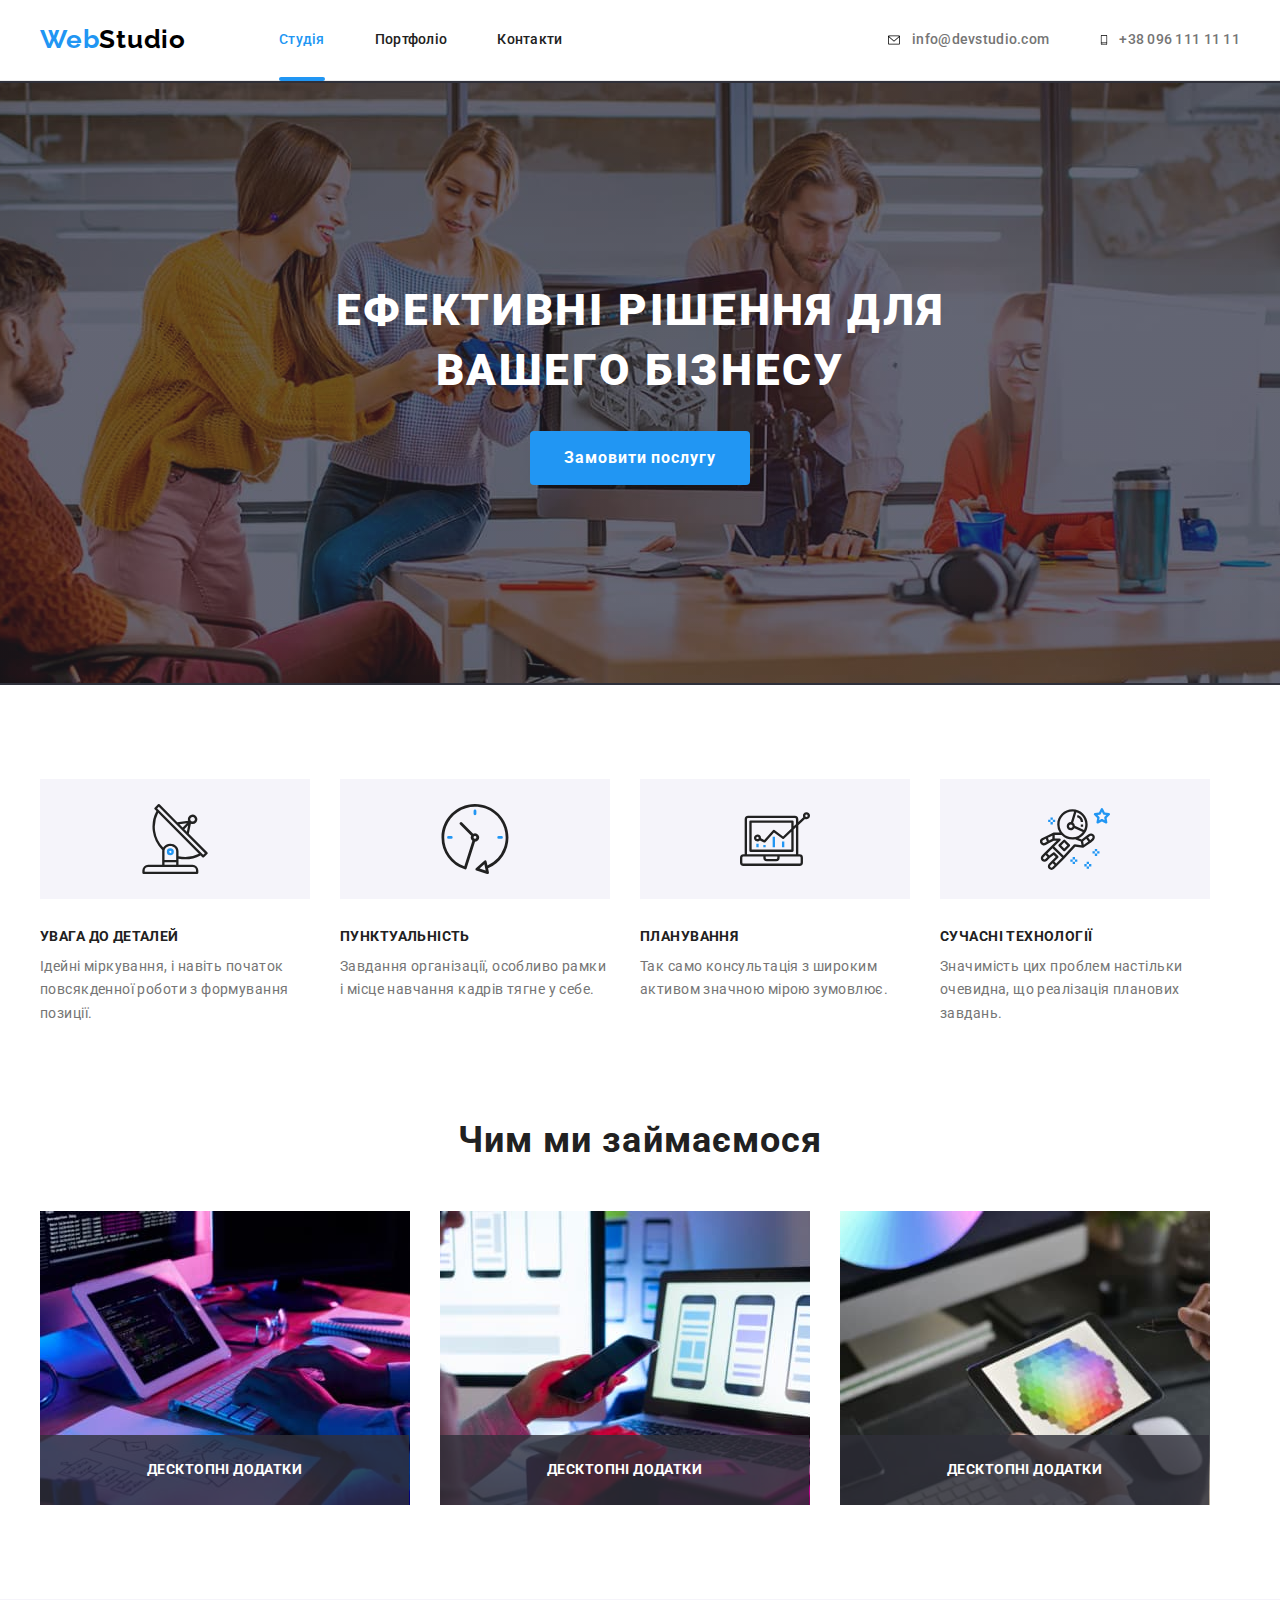
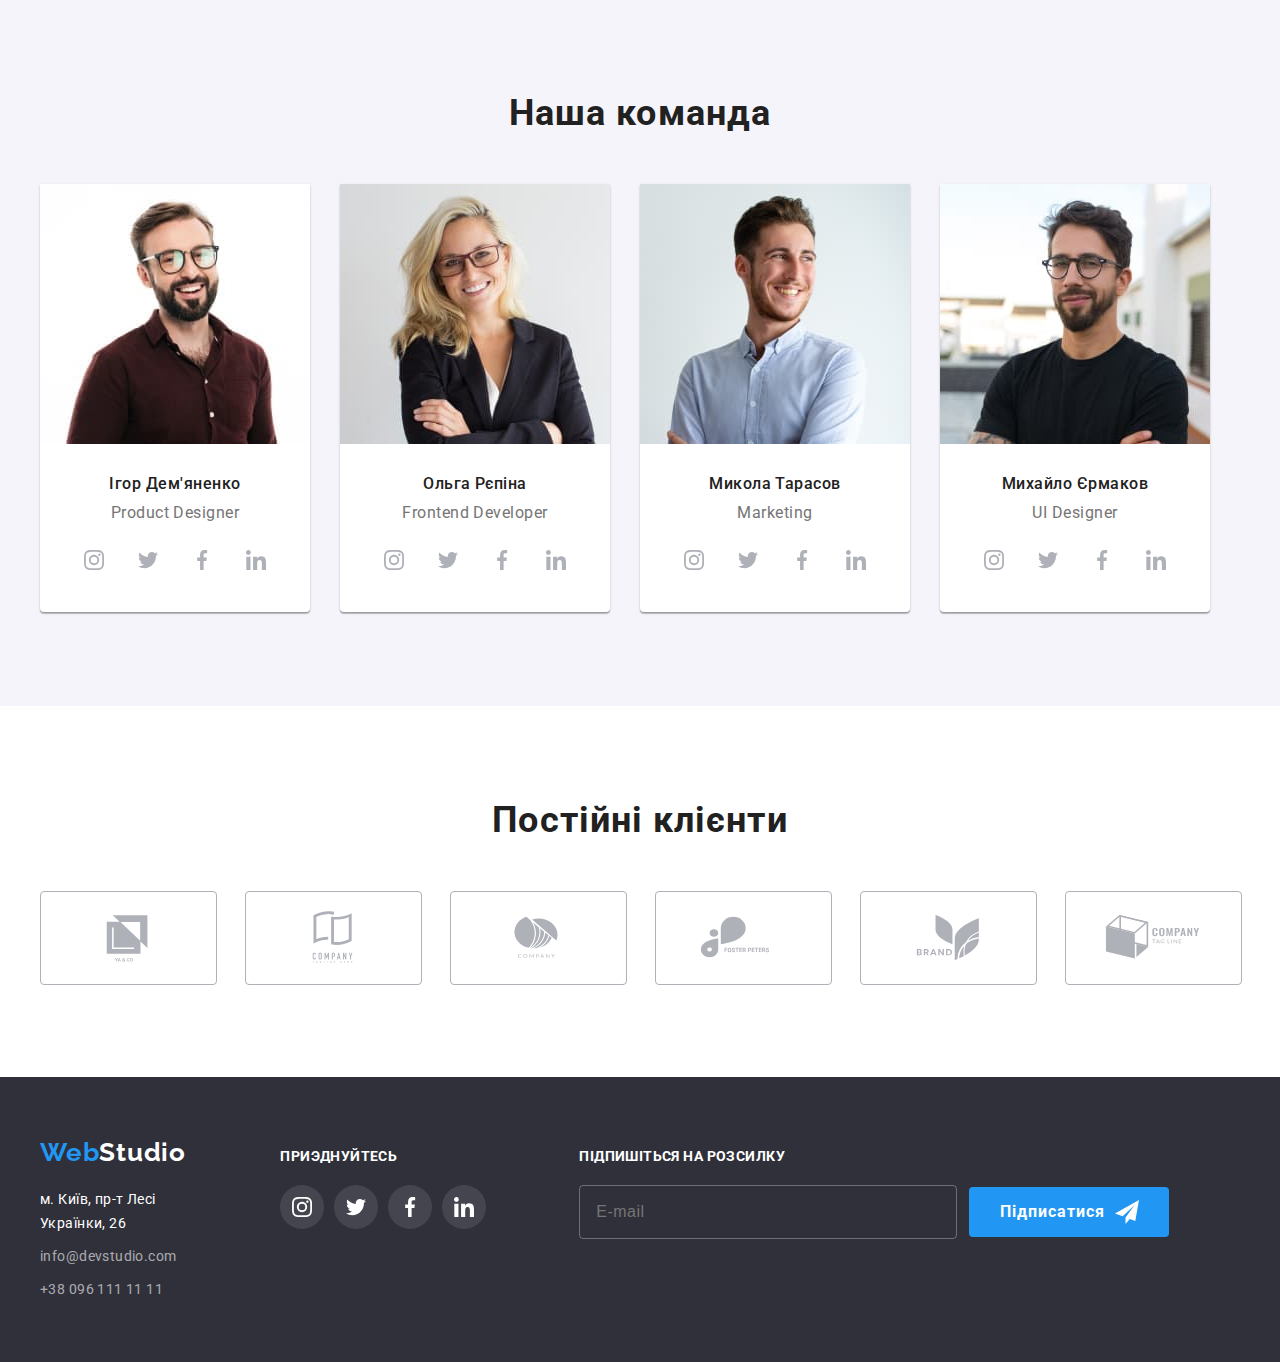
==== commit 15111991: "w" ====
--- a/index.html
+++ b/index.html
@@ -1,5 +1,6 @@
 <!DOCTYPE html>
 <html lang="uk">
+
 <head>
   <meta charset="UTF-8" />
   <meta http-equiv="X-UA-Compatible" content="IE=edge" />
@@ -15,6 +16,7 @@
   <link rel="stylesheet" href="./css/main.min.css" />
 
 </head>
+
 <body>
   <!-- Header -->
   <header class="header">
@@ -30,13 +32,13 @@
       </nav>
       <ul class="contact__list">
         <li class="contact__item">
-          <a class="contact__link link" href="mailto:info@devstudio.com"><svg
-              class="contact__icon contact__icon__one" width="16" height="12">
+          <a class="contact__link link" href="mailto:info@devstudio.com"><svg class="contact__icon contact__icon__one"
+              width="16" height="12">
               <use href="./img/icons.svg#icon-envelope-hover"></use>
             </svg><span class="contact__text">info@devstudio.com</span></a>
         </li>
         <li class="contact__item">
-          <a class="contact__link link" href="tel:+380961111111"><svg class="contact__icon__two"
+          <a class="contact__link link" href="tel:+380961111111"><svg class="contact__icon contact__icon__two"
               width="10" height="16">
               <use href="./img/icons.svg#icon-smartphone"></use>
             </svg><span class="contact__text"> +38 096 111 11 11</span></a>
@@ -390,8 +392,8 @@
             <div class="footer-input-box">
               <input class="input-footer" id="input-footer" type="email" placeholder="E-mail" name="intup-footer">
               <button class="btn-email-footer" type="submit">Підписатися<svg class="send-icon" width="24" height="24">
-                <use href="./img/icons.svg#icon-icon-send-1"></use>
-              </svg></button>
+                  <use href="./img/icons.svg#icon-icon-send-1"></use>
+                </svg></button>
             </div>
           </div>
         </form>
@@ -438,13 +440,14 @@
         <div class="modal-field">
           <label class="modal-label-text" for="user-comment">Коментар</label>
           <div class="input-wrap">
-            <textarea class="modal-area" name="user-comment" id="user-comment"
-              placeholder="Введіть текст"></textarea>
+            <textarea class="modal-area" name="user-comment" id="user-comment" placeholder="Введіть текст"></textarea>
           </div>
         </div>
         <div class="modal-field">
           <input class="check-input visually-hidden" id="privacy" type="checkbox" name="privacy" />
-          <label class="check-text" for="privacy"><p>Погоджуюся з розсилкою та приймаю</p><a class="terms-agreement" href="">Умови договору</a></label>
+          <label class="check-text" for="privacy">
+            <p>Погоджуюся з розсилкою та приймаю</p><a class="terms-agreement" href="">Умови договору</a>
+          </label>
         </div>
         <div class="btn-flex"><button class="modal-button" type="submit">Відправити</button></в>
       </form>
--- a/css/main.min.css
+++ b/css/main.min.css
@@ -1 +1 @@
-.container{width:1200px;padding-right:15px;padding-left:15px;margin-left:auto;margin-right:auto}.section{padding-top:94px;padding-bottom:94px}.visually-hidden{position:absolute;white-space:nowrap;width:1px;height:1px;overflow:hidden;border:0;padding:0;clip:rect(0 0 0 0);-webkit-clip-path:inset(50%);clip-path:inset(50%);margin:-1px}.link:hover,.link:focus{color:var(--color-text-action)}:root{--color-text-first: #212121;--color-text-second: #757575;--color-text-action: #2196f3;--color-text-third: rgba(255, 255, 255, 0.6);--background-color-first: #ffffff;--background-color-second: #2f303a;--background-color-third: #f5f4fa;--color-just-black: #000000;--svg-color-noactive: #afb1b8}body{color:var(--color-text-first);background-color:var(--background-color-first);font-family:Roboto,sans-serif;font-size:14px;margin:0}p,h1,h2,h3,h4,h5,h6{margin:0}ul,ol{list-style:none;margin:0;padding-left:0}.link{text-decoration:none;display:inline-block}img{display:block}.header{border-bottom:1px solid #ececec}.header__container{display:flex}.header__logo{font-weight:700;font-size:26px;line-height:1.19;letter-spacing:.03em;padding-top:24px;padding-bottom:25px;margin-right:93px;font-family:Raleway,cursive}.first-part-hlogo{color:var(--color-text-action)}.second-part-hlogo{color:var(--color-just-black)}.navigation{display:flex;margin-right:auto}.menu__list{display:flex;gap:50px}.menu__link.current::after{content:"";position:absolute;left:0;bottom:-1px;width:100%;height:4px;border-radius:2px;background-color:var(--color-text-action)}.menu__link.current{color:var(--color-text-action)}.contact__list{display:flex;gap:50px}.menu__link{position:relative;display:flex;color:var(--color-text-first);font-weight:500;line-height:1.14;letter-spacing:.02em;padding-top:32px;padding-bottom:32px;transition:color 250ms cubic-bezier(0.4, 0, 0.2, 1)}.contact__item{display:flex;align-items:center;justify-content:center}.contact__link{display:flex;align-items:center;font-weight:500;line-height:1.14;letter-spacing:.02em;justify-content:center;color:var(--color-text-second);padding-top:32px;padding-bottom:32px;transition:color 250ms cubic-bezier(0.4, 0, 0.2, 1)}.contact__link:hover .contact__icon,.contact__link:focus .contact__icon{fill:var(--color-text-action)}.contact__link .contact__icon{transition:fill 250ms cubic-bezier(0.4, 0, 0.2, 1)}.contact__text{margin-left:10px}.contact__icon__one{width:16px;height:12px}.contact__icon__two{width:10px;height:16px}.hero{background-color:var(--background-color-second);padding-top:200px;padding-bottom:200px;text-align:center;background-image:linear-gradient(rgba(47, 48, 58, 0.4), rgba(47, 48, 58, 0.4)),url(/img/studio/hero-banner.jpg);background-repeat:no-repeat;background-position:center}.hero__title{font-weight:900;font-size:44px;line-height:1.36;letter-spacing:.06em;color:var(--background-color-first);text-transform:uppercase;margin-bottom:30px;width:696px;margin-right:auto;margin-left:auto}.hero__button{font-weight:700;font-size:16px;line-height:1.87;letter-spacing:.06em;color:var(--background-color-first);background-color:var(--color-text-action);font-family:inherit;cursor:pointer;border-radius:4px;padding:10px 32px;display:inline-block;min-width:216px;border-color:rgba(0,0,0,0);transition:color 250ms cubic-bezier(0.4, 0, 0.2, 1),background-color 250ms cubic-bezier(0.4, 0, 0.2, 1),box-shadow 250ms cubic-bezier(0.4, 0, 0.2, 1)}.hero__button:hover,.hero__button:focus{color:var(--color-text-first);background-color:var(--background-color-third);box-shadow:0px 4px 4px rgba(0,0,0,.15)}.casket__list{display:flex;gap:30px}.casket__item{width:calc((100% - 120px)/4);height:120px;background-color:var(--background-color-third)}.casket__link{display:flex;align-items:center;width:100%;height:100%;justify-content:center}.section-advant{padding-bottom:0}.text__list{display:flex;gap:30px}.casket__title{font-size:14px;line-height:1.14;letter-spacing:.03em;text-transform:uppercase;margin-bottom:10px;margin-top:30px}.casket__text{line-height:1.71;letter-spacing:.03em;max-width:270px;color:var(--color-text-second)}.section-title{font-size:36px;line-height:1.14;letter-spacing:.03em;text-align:center;margin-bottom:50px}.wawd-list{display:flex;gap:30px}.wawd-botton-wrap{position:relative}.wawd-bottom-text{font-weight:700;font-size:14px;line-height:1.14;letter-spacing:.03em;color:var(--background-color-first);background-color:rgba(47,48,58,.8);font-family:"Roboto";text-align:center;text-transform:uppercase;position:absolute;bottom:0;padding:27px 107px}.team-list{display:flex;gap:30px}.team-item{background-color:var(--background-color-first);box-shadow:0px 1px 3px rgba(0,0,0,.12),0px 1px 1px rgba(0,0,0,.14),0px 2px 1px rgba(0,0,0,.2);border-radius:0px 0px 4px 4px}.our-team-section{background-color:var(--background-color-third)}.team-title{font-weight:500;font-size:16px;line-height:1.19;letter-spacing:.03em;display:flex;justify-content:center;margin-top:30px;margin-bottom:10px}.team-text{font-size:16px;line-height:1.19;letter-spacing:.03em;display:flex;justify-content:center;color:var(--color-text-second);min-width:130px;margin-bottom:16px}.team-soc-list{display:flex;align-items:center;justify-content:center;gap:10px;padding-bottom:30px}.team-soc-item{display:flex;align-items:center;width:44px;height:44px;justify-content:center}.team-soc-link{display:flex;align-items:center;justify-content:center;transition:background-color 250ms cubic-bezier(0.4, 0, 0.2, 1)}.team-soc-link:hover,.team-soc-link:focus{width:100%;height:100%;border-radius:50%;background-color:var(--color-text-action)}.team-soc-icon{fill:var(--svg-color-noactive)}.team-soc-link:hover .team-soc-icon,.team-soc-link:focus .team-soc-icon{fill:var(--background-color-first)}.team-soc-link .team-soc-icon{transition:fill 250ms cubic-bezier(0.4, 0, 0.2, 1)}.clients-list{display:flex;gap:30px}.clients-item{width:calc((100% - 150px)/6);height:92px}.clients-link{width:100%;height:100%;border:1px solid #afb1b8;border-radius:4px;display:flex;align-items:center;justify-content:center;transition:border 250ms cubic-bezier(0.4, 0, 0.2, 1)}.clients-link:hover,.clients-link:focus{border:1px solid var(--color-text-action);border-radius:4px}.clients-link .clients-icon{transition:fill 250ms cubic-bezier(0.4, 0, 0.2, 1)}.clients-icon{fill:var(--svg-color-noactive)}.clients-link:hover .clients-icon,.clients-link:focus .clients-icon{fill:var(--color-text-action)}.footer{background-color:var(--background-color-second);padding-top:60px;padding-bottom:60px}.footer-logo{font-weight:700;font-size:26px;line-height:1.19;letter-spacing:.03em;font-family:Raleway,cursive;margin-bottom:20px}address{font-style:normal}.first-part-flogo{color:var(--color-text-action)}.second-part-flogo{color:var(--background-color-first)}.physical-address{line-height:1.71;letter-spacing:.03em;color:var(--background-color-first);font-style:normal;text-decoration:none}.footer-address{line-height:1.71;letter-spacing:.03em;color:var(--color-text-third)}.container-footer{display:flex}.address-item:not(:last-child){margin-bottom:9px}.container-footer-soc{margin-left:70px;padding-top:12px}.footer-soc-title{font-weight:700;font-size:14px;line-height:1.14;letter-spacing:.03em;text-transform:uppercase;color:var(--background-color-first);margin-bottom:20px}.footer-soc-list{display:flex;gap:10px}.footer-soc-item{width:44px;height:44px}.footer-soc-link{display:flex;align-items:center;width:100%;height:100%;border-radius:50%;background-color:rgba(255,255,255,.1);justify-content:center;transition:background-color 250ms cubic-bezier(0.4, 0, 0.2, 1)}.footer-soc-link:hover,.footer-soc-link:focus{background-color:var(--color-text-action)}.footer-soc-icon{fill:#fff}.footer-window-field{justify-content:center;align-items:center;margin-left:93px;padding-top:12px}.email-footer-wrap{display:flex;flex-wrap:wrap}.email-footer-wrap label{display:block;width:100%}.footer-input-box{display:flex;align-items:center;justify-content:space-between}.label-footer{font-weight:700;font-size:14px;line-height:1.14;letter-spacing:.03em;color:var(--background-color-first);font-family:"Roboto";text-transform:uppercase;padding-bottom:20px}.input-footer{width:358px;height:50px;background-color:rgba(0,0,0,0);border:1px solid rgba(255,255,255,.3);border-radius:4px;padding-left:16px;outline:rgba(0,0,0,0)}.input-footer:focus{border-color:var(--color-text-action)}.input-footer{display:flex;align-items:center;font-weight:400;font-size:16px;line-height:1.25;letter-spacing:.03em;color:rgba(255,255,255,.6)}.btn-email-footer{display:flex;align-items:center;font-weight:700;font-size:16px;line-height:1.87;letter-spacing:.06em;width:200px;height:50px;border-radius:4px;border-color:rgba(0,0,0,0);background-color:var(--color-text-action);justify-content:center;margin-left:12px;color:var(--background-color-first);font-family:"Roboto";padding:10px 28px;cursor:pointer;transition:color 250ms cubic-bezier(0.4, 0, 0.2, 1),background-color 250ms cubic-bezier(0.4, 0, 0.2, 1),box-shadow 250ms cubic-bezier(0.4, 0, 0.2, 1)}.btn-email-footer:hover,.btn-email-footer:focus{box-shadow:0px 4px 4px rgba(0,0,0,.15)}.send-icon{justify-content:center;align-content:center;margin-left:10px;transition:fill 250ms cubic-bezier(0.4, 0, 0.2, 1),background-color 250ms cubic-bezier(0.4, 0, 0.2, 1),box-shadow 250ms cubic-bezier(0.4, 0, 0.2, 1)}.btn-emai:hover .send-icon,.btn-email-footer:focus .send-icon{fill:var(--color-just-black)}.backdrop{position:fixed;top:0;width:100%;height:100%;background-color:rgba(0,0,0,.2);transition:opacity 250ms linear,visibility 250ms linear}.modal-window{width:auto;max-height:581px;background-color:var(--background-color-first);border-radius:4px;position:absolute;top:50%;right:50%;transform:translate(50%, -50%) scaleX(1);transition:transform 250ms linear;padding:40px}.backdrop.is-hidden .modal-window{transform:translate(50%, -50%) scaleX(0)}.modal-title{font-weight:700;font-size:20px;line-height:1.15;letter-spacing:.03em;font-family:"Roboto";text-align:center;margin-bottom:12px}.modal-field{margin-bottom:10px}.input-wrap{position:relative}.modal-input{width:100%;box-sizing:border-box;height:40px;border:1px solid rgba(33,33,33,.2);border-radius:4px;outline:rgba(0,0,0,0);padding-left:30px}.modal-input:focus{border-color:var(--color-text-action)}.modal-input:focus+.modal-icon{fill:var(--color-text-action)}.modal-input:focus:valid{background-color:rgba(50,180,50,.255)}.modal-input:focus:invalid{background-color:rgba(130,62,62,.255)}.modal-icon{position:absolute;left:8px;top:50%;transform:translateY(-50%)}.modal-label{font-weight:400;font-size:12px;line-height:1.16;letter-spacing:.01em;font-family:"Roboto";color:var(--color-text-second)}.modal-label-text{font-weight:400;font-size:12px;line-height:1.16;letter-spacing:.01em;display:block;margin-bottom:4px;font-family:"Roboto";color:var(--color-text-second)}.modal-area{min-width:448px;height:120px;border:1px solid rgba(33,33,33,.2);border-radius:4px;padding:12px 16px;resize:none}.check-text{display:flex;align-items:center;font-weight:400;font-size:14px;line-height:1.71;letter-spacing:.03em;font-family:"Roboto";font-style:normal;justify-content:center}.check-text .terms-agreement{color:var(--color-text-action);text-decoration:underline}.check-input:checked+.check-text::before{background-color:var(--color-text-action);border:none;background-image:url(/img/check-icon.svg);background-repeat:no-repeat;background-position:center;width:16px;height:15px;border:2px solid var(--color-text-first);border-radius:3px}.check-input:focus+.check-text::before{border-color:var(--color-text-action)}.check-text::before{content:"";width:16px;height:15px;border:2px solid var(--color-text-first);border-radius:3px;display:block;margin-right:8px}.terms-agreement{margin-left:5px}.btn-flex{display:flex;align-items:center;justify-content:center}.modal-button{font-weight:700;font-size:16px;line-height:1.87;letter-spacing:.06em;width:200px;height:50px;border-radius:4px;background-color:#188ce8;border-color:rgba(0,0,0,0);display:inline-block;margin-top:30px;font-family:"Roboto";color:var(--background-color-first);transition:color 250ms cubic-bezier(0.4, 0, 0.2, 1),background-color 250ms cubic-bezier(0.4, 0, 0.2, 1),box-shadow 250ms cubic-bezier(0.4, 0, 0.2, 1)}.modal-button:hover,.modal-button:focus{box-shadow:0px 4px 4px rgba(0,0,0,.15);cursor:pointer}.modal-close-button{display:flex;align-items:center;position:absolute;top:10px;right:10px;justify-content:center;width:30px;height:30px;border-radius:50%;border:1px solid rgba(0,0,0,.1);background-color:rgba(0,0,0,0);cursor:pointer}.modal-close-icon{display:flex;align-items:center;justify-content:center}.modal-close-button:hover .modal-close-icon,.modal-close-button:focus .modal-close-icon{fill:var(--color-text-action);transition:fill 250ms cubic-bezier(0.4, 0, 0.2, 1)}.is-hidden{visibility:hidden;opacity:0;pointer-events:none}/*# sourceMappingURL=main.min.css.map */+.container{width:1200px;padding-right:15px;padding-left:15px;margin-left:auto;margin-right:auto}.section{padding-top:94px;padding-bottom:94px}.visually-hidden{position:absolute;white-space:nowrap;width:1px;height:1px;overflow:hidden;border:0;padding:0;clip:rect(0 0 0 0);-webkit-clip-path:inset(50%);clip-path:inset(50%);margin:-1px}.link:hover,.link:focus{color:var(--color-text-action)}:root{--color-text-first: #212121;--color-text-second: #757575;--color-text-action: #2196f3;--color-text-third: rgba(255, 255, 255, 0.6);--background-color-first: #ffffff;--background-color-second: #2f303a;--background-color-third: #f5f4fa;--color-just-black: #000000;--svg-color-noactive: #afb1b8}body{color:var(--color-text-first);background-color:var(--background-color-first);font-family:Roboto,sans-serif;font-size:14px;margin:0}p,h1,h2,h3,h4,h5,h6{margin:0}ul,ol{list-style:none;margin:0;padding-left:0}.link{text-decoration:none;display:inline-block}img{display:block}.header{border-bottom:1px solid #ececec}.header__container{display:flex}.header__logo{font-weight:700;font-size:26px;line-height:1.19;letter-spacing:.03em;padding-top:24px;padding-bottom:25px;margin-right:93px;font-family:Raleway,cursive}.first-part-hlogo{color:var(--color-text-action)}.second-part-hlogo{color:var(--color-just-black)}.navigation{display:flex;margin-right:auto}.menu__list{display:flex;gap:50px}.menu__link.current::after{content:"";position:absolute;left:0;bottom:-1px;width:100%;height:4px;border-radius:2px;background-color:var(--color-text-action)}.menu__link.current{color:var(--color-text-action)}.contact__list{display:flex;gap:50px}.menu__link{position:relative;display:flex;color:var(--color-text-first);font-weight:500;line-height:1.14;letter-spacing:.02em;padding-top:32px;padding-bottom:32px;transition:color 250ms cubic-bezier(0.4, 0, 0.2, 1)}.contact__item{display:flex;align-items:center;justify-content:center}.contact__link{display:flex;align-items:center;font-weight:500;line-height:1.14;letter-spacing:.02em;justify-content:center;color:var(--color-text-second);padding-top:32px;padding-bottom:32px;transition:color 250ms cubic-bezier(0.4, 0, 0.2, 1)}.contact__link:hover .contact__icon,.contact__link:focus .contact__icon{fill:var(--color-text-action)}.contact__link .contact__icon{transition:fill 250ms cubic-bezier(0.4, 0, 0.2, 1)}.contact__text{margin-left:10px}.contact__icon__one{width:16px;height:12px}.contact__icon__two{width:10px;height:16px}.hero{background-color:var(--background-color-second);padding-top:200px;padding-bottom:200px;text-align:center;background-image:linear-gradient(rgba(47, 48, 58, 0.4), rgba(47, 48, 58, 0.4)),url(/img/studio/hero-banner.jpg);background-repeat:no-repeat;background-position:center}.hero__title{font-weight:900;font-size:44px;line-height:1.36;letter-spacing:.06em;color:var(--background-color-first);text-transform:uppercase;margin-bottom:30px;width:696px;margin-right:auto;margin-left:auto}.hero__button{font-weight:700;font-size:16px;line-height:1.87;letter-spacing:.06em;color:var(--background-color-first);background-color:var(--color-text-action);font-family:inherit;cursor:pointer;border-radius:4px;padding:10px 32px;display:inline-block;min-width:216px;border-color:rgba(0,0,0,0);transition:color 250ms cubic-bezier(0.4, 0, 0.2, 1),background-color 250ms cubic-bezier(0.4, 0, 0.2, 1),box-shadow 250ms cubic-bezier(0.4, 0, 0.2, 1)}.hero__button:hover,.hero__button:focus{color:var(--color-text-first);background-color:var(--background-color-third);box-shadow:0px 4px 4px rgba(0,0,0,.15)}.casket__list{display:flex;gap:30px}.casket__item{width:calc((100% - 120px)/4);height:120px;background-color:var(--background-color-third)}.casket__link{display:flex;align-items:center;width:100%;height:100%;justify-content:center}.advant{padding-bottom:0}.text__list{display:flex;gap:30px}.casket__title{font-size:14px;line-height:1.14;letter-spacing:.03em;text-transform:uppercase;margin-bottom:10px;margin-top:30px}.casket__text{line-height:1.71;letter-spacing:.03em;max-width:270px;color:var(--color-text-second)}.section-title{font-size:36px;line-height:1.14;letter-spacing:.03em;text-align:center;margin-bottom:50px}.wawd-list{display:flex;gap:30px}.wawd-botton-wrap{position:relative}.wawd-bottom-text{font-weight:700;font-size:14px;line-height:1.14;letter-spacing:.03em;color:var(--background-color-first);background-color:rgba(47,48,58,.8);font-family:"Roboto";text-align:center;text-transform:uppercase;position:absolute;bottom:0;padding:27px 107px}.team-list{display:flex;gap:30px}.team-item{background-color:var(--background-color-first);box-shadow:0px 1px 3px rgba(0,0,0,.12),0px 1px 1px rgba(0,0,0,.14),0px 2px 1px rgba(0,0,0,.2);border-radius:0px 0px 4px 4px}.our-team-section{background-color:var(--background-color-third)}.team-title{font-weight:500;font-size:16px;line-height:1.19;letter-spacing:.03em;display:flex;justify-content:center;margin-top:30px;margin-bottom:10px}.team-text{font-size:16px;line-height:1.19;letter-spacing:.03em;display:flex;justify-content:center;color:var(--color-text-second);min-width:130px;margin-bottom:16px}.team-soc-list{display:flex;align-items:center;justify-content:center;gap:10px;padding-bottom:30px}.team-soc-item{display:flex;align-items:center;width:44px;height:44px;justify-content:center}.team-soc-link{display:flex;align-items:center;justify-content:center;transition:background-color 250ms cubic-bezier(0.4, 0, 0.2, 1)}.team-soc-link:hover,.team-soc-link:focus{width:100%;height:100%;border-radius:50%;background-color:var(--color-text-action)}.team-soc-icon{fill:var(--svg-color-noactive)}.team-soc-link:hover .team-soc-icon,.team-soc-link:focus .team-soc-icon{fill:var(--background-color-first)}.team-soc-link .team-soc-icon{transition:fill 250ms cubic-bezier(0.4, 0, 0.2, 1)}.clients-list{display:flex;gap:30px}.clients-item{width:calc((100% - 150px)/6);height:92px}.clients-link{width:100%;height:100%;border:1px solid #afb1b8;border-radius:4px;display:flex;align-items:center;justify-content:center;transition:border 250ms cubic-bezier(0.4, 0, 0.2, 1)}.clients-link:hover,.clients-link:focus{border:1px solid var(--color-text-action);border-radius:4px}.clients-link .clients-icon{transition:fill 250ms cubic-bezier(0.4, 0, 0.2, 1)}.clients-icon{fill:var(--svg-color-noactive)}.clients-link:hover .clients-icon,.clients-link:focus .clients-icon{fill:var(--color-text-action)}.footer{background-color:var(--background-color-second);padding-top:60px;padding-bottom:60px}.footer-logo{font-weight:700;font-size:26px;line-height:1.19;letter-spacing:.03em;font-family:Raleway,cursive;margin-bottom:20px}address{font-style:normal}.first-part-flogo{color:var(--color-text-action)}.second-part-flogo{color:var(--background-color-first)}.physical-address{line-height:1.71;letter-spacing:.03em;color:var(--background-color-first);font-style:normal;text-decoration:none}.footer-address{line-height:1.71;letter-spacing:.03em;color:var(--color-text-third)}.container-footer{display:flex}.address-item:not(:last-child){margin-bottom:9px}.container-footer-soc{margin-left:70px;padding-top:12px}.footer-soc-title{font-weight:700;font-size:14px;line-height:1.14;letter-spacing:.03em;text-transform:uppercase;color:var(--background-color-first);margin-bottom:20px}.footer-soc-list{display:flex;gap:10px}.footer-soc-item{width:44px;height:44px}.footer-soc-link{display:flex;align-items:center;width:100%;height:100%;border-radius:50%;background-color:rgba(255,255,255,.1);justify-content:center;transition:background-color 250ms cubic-bezier(0.4, 0, 0.2, 1)}.footer-soc-link:hover,.footer-soc-link:focus{background-color:var(--color-text-action)}.footer-soc-icon{fill:#fff}.footer-window-field{justify-content:center;align-items:center;margin-left:93px;padding-top:12px}.email-footer-wrap{display:flex;flex-wrap:wrap}.email-footer-wrap label{display:block;width:100%}.footer-input-box{display:flex;align-items:center;justify-content:space-between}.label-footer{font-weight:700;font-size:14px;line-height:1.14;letter-spacing:.03em;color:var(--background-color-first);font-family:"Roboto";text-transform:uppercase;padding-bottom:20px}.input-footer{width:358px;height:50px;background-color:rgba(0,0,0,0);border:1px solid rgba(255,255,255,.3);border-radius:4px;padding-left:16px;outline:rgba(0,0,0,0)}.input-footer:focus{border-color:var(--color-text-action)}.input-footer{display:flex;align-items:center;font-weight:400;font-size:16px;line-height:1.25;letter-spacing:.03em;color:rgba(255,255,255,.6)}.btn-email-footer{display:flex;align-items:center;font-weight:700;font-size:16px;line-height:1.87;letter-spacing:.06em;width:200px;height:50px;border-radius:4px;border-color:rgba(0,0,0,0);background-color:var(--color-text-action);justify-content:center;margin-left:12px;color:var(--background-color-first);font-family:"Roboto";padding:10px 28px;cursor:pointer;transition:color 250ms cubic-bezier(0.4, 0, 0.2, 1),background-color 250ms cubic-bezier(0.4, 0, 0.2, 1),box-shadow 250ms cubic-bezier(0.4, 0, 0.2, 1)}.btn-email-footer:hover,.btn-email-footer:focus{box-shadow:0px 4px 4px rgba(0,0,0,.15)}.send-icon{justify-content:center;align-content:center;margin-left:10px;transition:fill 250ms cubic-bezier(0.4, 0, 0.2, 1),background-color 250ms cubic-bezier(0.4, 0, 0.2, 1),box-shadow 250ms cubic-bezier(0.4, 0, 0.2, 1)}.btn-emai:hover .send-icon,.btn-email-footer:focus .send-icon{fill:var(--color-just-black)}.backdrop{position:fixed;top:0;width:100%;height:100%;background-color:rgba(0,0,0,.2);transition:opacity 250ms linear,visibility 250ms linear}.modal-window{width:auto;max-height:581px;background-color:var(--background-color-first);border-radius:4px;position:absolute;top:50%;right:50%;transform:translate(50%, -50%) scaleX(1);transition:transform 250ms linear;padding:40px}.backdrop.is-hidden .modal-window{transform:translate(50%, -50%) scaleX(0)}.modal-title{font-weight:700;font-size:20px;line-height:1.15;letter-spacing:.03em;font-family:"Roboto";text-align:center;margin-bottom:12px}.modal-field{margin-bottom:10px}.input-wrap{position:relative}.modal-input{width:100%;box-sizing:border-box;height:40px;border:1px solid rgba(33,33,33,.2);border-radius:4px;outline:rgba(0,0,0,0);padding-left:30px}.modal-input:focus{border-color:var(--color-text-action)}.modal-input:focus+.modal-icon{fill:var(--color-text-action)}.modal-input:focus:valid{background-color:rgba(50,180,50,.255)}.modal-input:focus:invalid{background-color:rgba(130,62,62,.255)}.modal-icon{position:absolute;left:8px;top:50%;transform:translateY(-50%)}.modal-label{font-weight:400;font-size:12px;line-height:1.16;letter-spacing:.01em;font-family:"Roboto";color:var(--color-text-second)}.modal-label-text{font-weight:400;font-size:12px;line-height:1.16;letter-spacing:.01em;display:block;margin-bottom:4px;font-family:"Roboto";color:var(--color-text-second)}.modal-area{min-width:448px;height:120px;border:1px solid rgba(33,33,33,.2);border-radius:4px;padding:12px 16px;resize:none}.check-text{display:flex;align-items:center;font-weight:400;font-size:14px;line-height:1.71;letter-spacing:.03em;font-family:"Roboto";font-style:normal;justify-content:center}.check-text .terms-agreement{color:var(--color-text-action);text-decoration:underline}.check-input:checked+.check-text::before{background-color:var(--color-text-action);border:none;background-image:url(/img/check-icon.svg);background-repeat:no-repeat;background-position:center;width:16px;height:15px;border:2px solid var(--color-text-first);border-radius:3px}.check-input:focus+.check-text::before{border-color:var(--color-text-action)}.check-text::before{content:"";width:16px;height:15px;border:2px solid var(--color-text-first);border-radius:3px;display:block;margin-right:8px}.terms-agreement{margin-left:5px}.btn-flex{display:flex;align-items:center;justify-content:center}.modal-button{font-weight:700;font-size:16px;line-height:1.87;letter-spacing:.06em;width:200px;height:50px;border-radius:4px;background-color:#188ce8;border-color:rgba(0,0,0,0);display:inline-block;margin-top:30px;font-family:"Roboto";color:var(--background-color-first);transition:color 250ms cubic-bezier(0.4, 0, 0.2, 1),background-color 250ms cubic-bezier(0.4, 0, 0.2, 1),box-shadow 250ms cubic-bezier(0.4, 0, 0.2, 1)}.modal-button:hover,.modal-button:focus{box-shadow:0px 4px 4px rgba(0,0,0,.15);cursor:pointer}.modal-close-button{display:flex;align-items:center;position:absolute;top:10px;right:10px;justify-content:center;width:30px;height:30px;border-radius:50%;border:1px solid rgba(0,0,0,.1);background-color:rgba(0,0,0,0);cursor:pointer}.modal-close-icon{display:flex;align-items:center;justify-content:center}.modal-close-button:hover .modal-close-icon,.modal-close-button:focus .modal-close-icon{fill:var(--color-text-action);transition:fill 250ms cubic-bezier(0.4, 0, 0.2, 1)}.is-hidden{visibility:hidden;opacity:0;pointer-events:none}/*# sourceMappingURL=main.min.css.map */